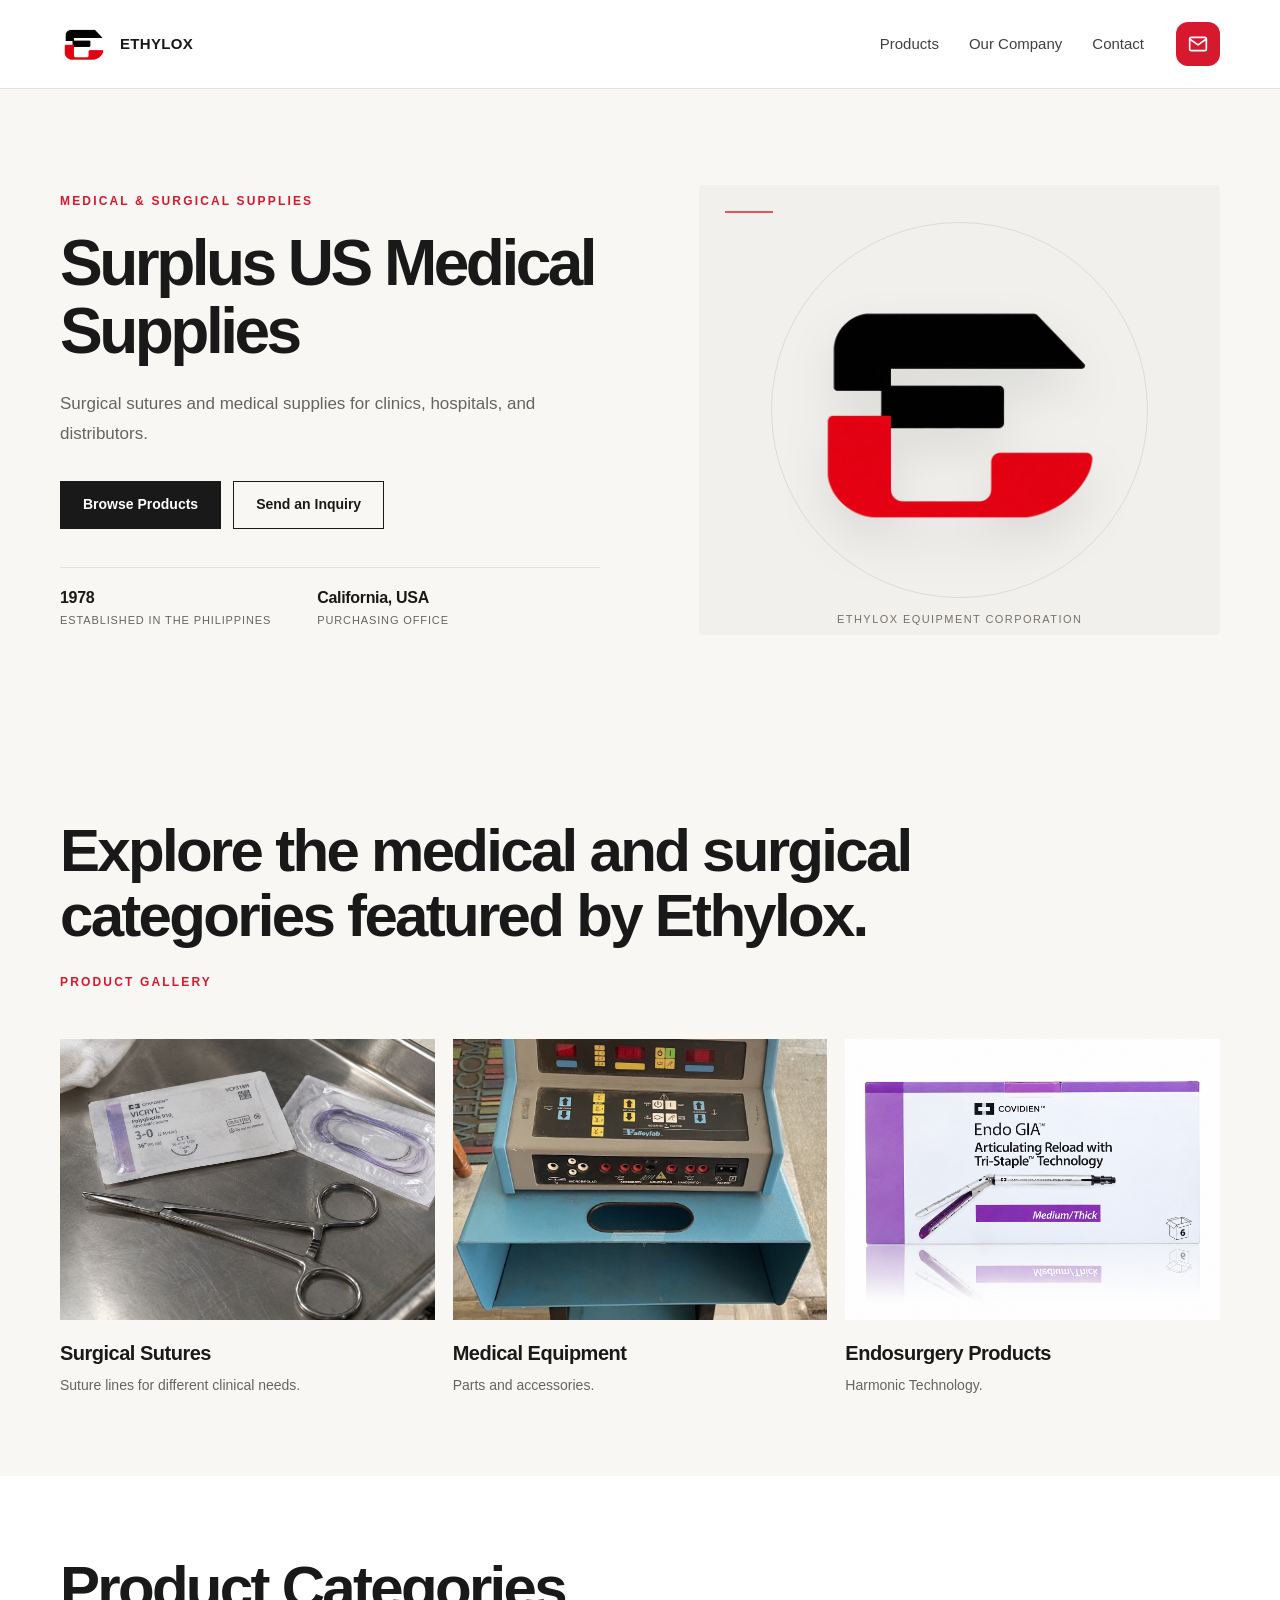
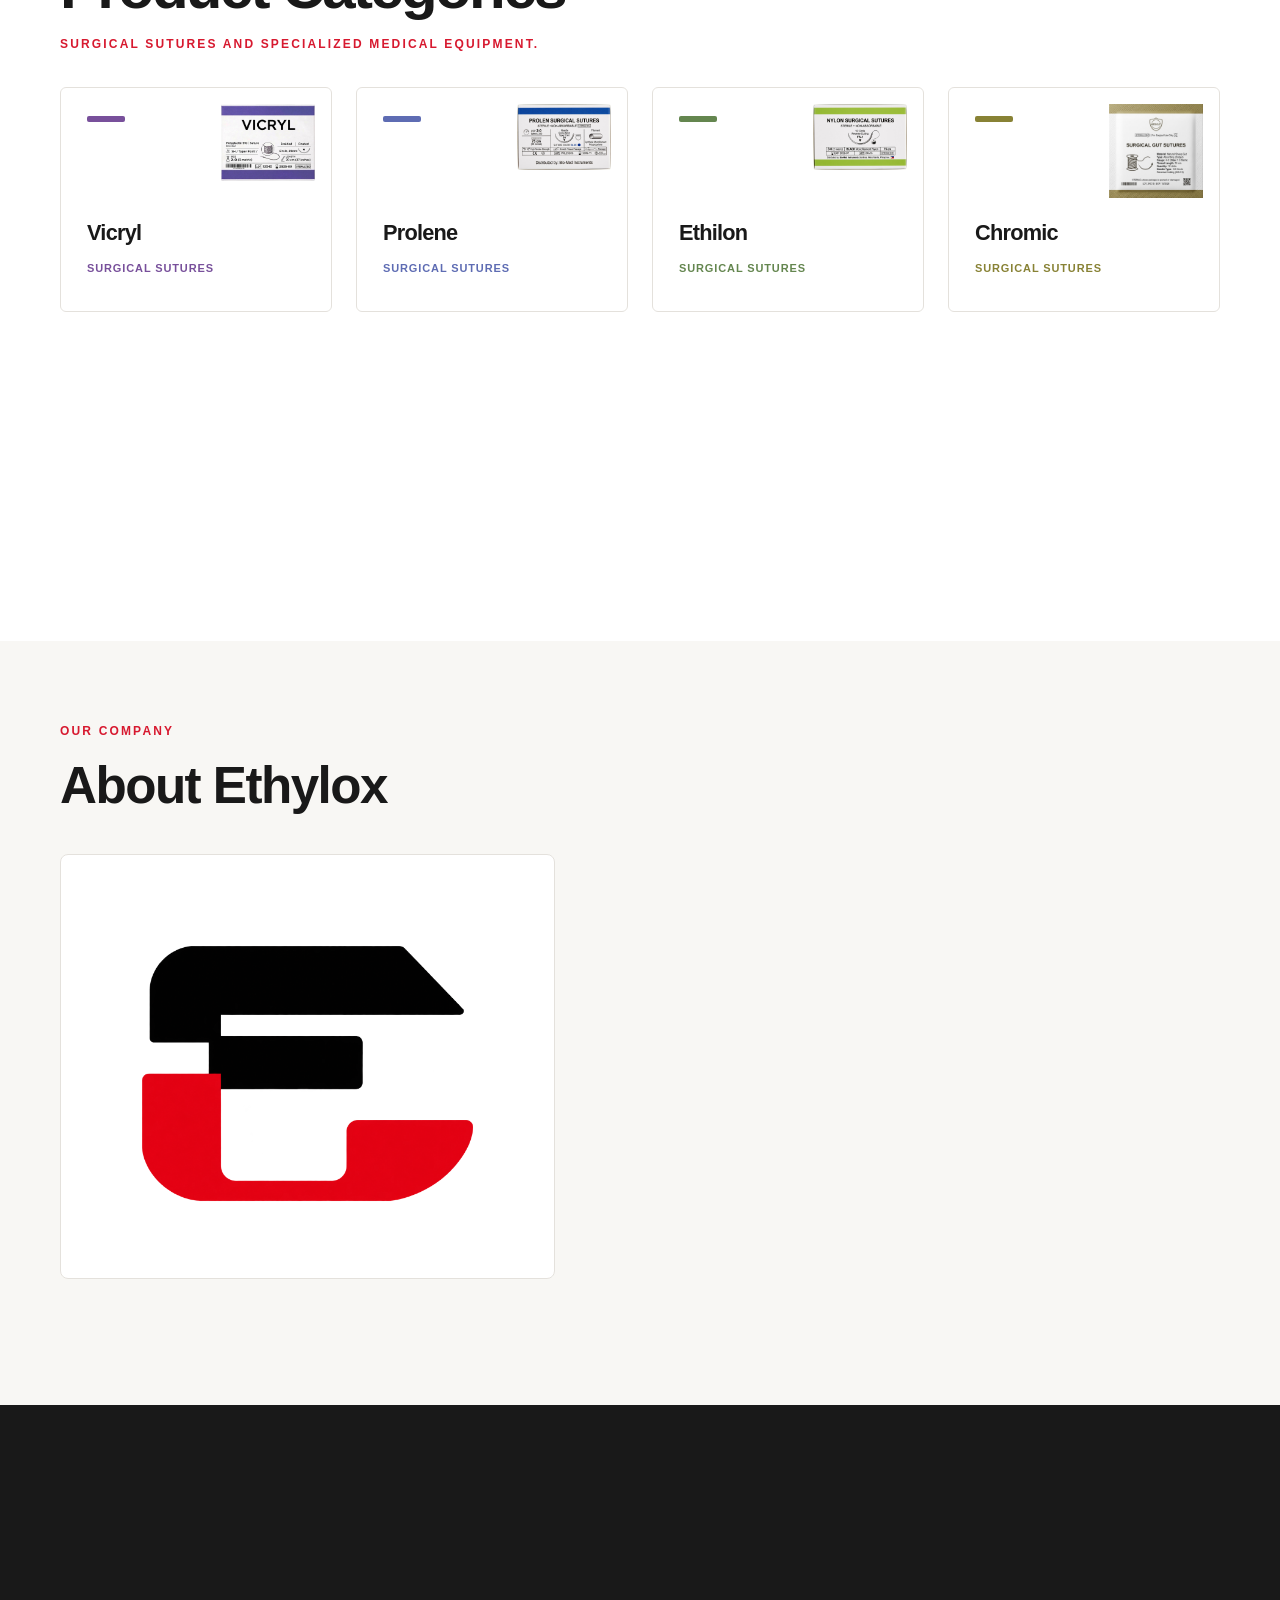
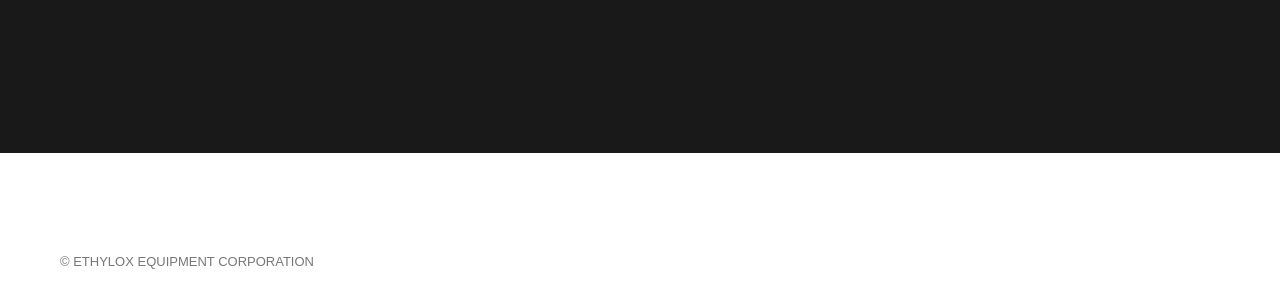
==== index.html @ 2423521a "added favicon and url link img" ====
<!DOCTYPE html>
<html lang="en">
  <head>
    <meta charset="UTF-8">
    <meta name="viewport" content="width=device-width, initial-scale=1.0">
    <link rel="icon" type="image/png" href="assets/ethylox-logo.png">
    <meta name="description" content="Ethylox Trading International Corporation — medical supplies and surgical sutures.">
    <title>Ethylox Trading International Corporation</title>
  
    <!-- Open Graph / Social Sharing -->
    <meta property="og:title" content="ETHYLOX EQUIPMENT CORPORATION - Surplus US Medical Supplies">
    <meta property="og:description" content="Surgical sutures and medical supplies for clinics, hospitals, and distributors. Established 1978.">
    <meta property="og:image" content="https://ethylox.jparaiso-digital.workers.dev/assets/og-image.png">
    <meta property="og:image:width" content="1200">
    <meta property="og:image:height" content="630">
    <meta property="og:type" content="website">
    <meta property="og:url" content="https://ethylox.jparaiso-digital.workers.dev">
    <meta name="twitter:card" content="summary_large_image">
    <meta name="twitter:title" content="ETHYLOX EQUIPMENT CORPORATION - Surplus US Medical Supplies">
    <meta name="twitter:description" content="Surgical sutures and medical supplies for clinics, hospitals, and distributors.">
    <meta name="twitter:image" content="https://ethylox.jparaiso-digital.workers.dev/assets/og-image.png">
  
    <link rel="stylesheet" href="styles.css">
    <script src="config.js" defer></script>
    <script src="site.js" defer></script>
  </head>

<body data-page="home">
  <header class="site-header">
    <div class="container header-inner">
      <!-- Logo (Left) -->
      <a class="brand" href="index.html" aria-label="Ethylox home">
        <img data-image="brand.logo" alt="">
        <span data-text="brand.name"></span>
      </a>

      <!-- Right Side Group (Nav + Email) -->
      <div class="header-right-group">
        
        <!-- Desktop Navigation -->
        <nav class="nav desktop-nav" aria-label="Main navigation">
          <a href="index.html#products" data-text="navigation.products"></a>
          <a href="index.html#overview" data-text="navigation.company"></a>
          <a href="contact.html" data-text="navigation.contact"></a>
        </nav>

        <!-- Desktop Email Button -->
        <a class="header-email-btn" href="contact.html" aria-label="Contact Us">
          <svg viewBox="0 0 24 24" fill="none" stroke="currentColor" stroke-width="2" stroke-linecap="round" stroke-linejoin="round"><path d="M4 4h16c1.1 0 2 .9 2 2v12c0 1.1-.9 2-2 2H4c-1.1 0-2-.9-2-2V6c0-1.1.9-2 2-2z"></path><polyline points="22,6 12,13 2,6"></polyline></svg>
        </a>

        <!-- Mobile Menu Toggle -->
        <button class="mobile-menu-toggle" aria-label="Toggle menu">
          <span class="hamburger-line"></span>
          <span class="hamburger-line"></span>
          <span class="hamburger-line"></span>
        </button>
      </div>
    </div>

    <!-- Mobile Dropdown Menu -->
    <div class="mobile-nav-dropdown">
      <nav class="mobile-nav" aria-label="Mobile navigation">
        <a href="index.html#products" data-text="navigation.products"></a>
        <a href="index.html#overview" data-text="navigation.company"></a>
        <a href="contact.html" data-text="navigation.contact"></a>
        <a class="mobile-email-btn" href="contact.html">
          <svg viewBox="0 0 24 24" fill="none" stroke="currentColor" stroke-width="2" stroke-linecap="round" stroke-linejoin="round"><path d="M4 4h16c1.1 0 2 .9 2 2v12c0 1.1-.9 2-2 2H4c-1.1 0-2-.9-2-2V6c0-1.1.9-2 2-2z"></path><polyline points="22,6 12,13 2,6"></polyline></svg>
          <span>Email Us</span>
        </a>
      </nav>
    </div>
  </header>

  <main class="home-main">

    <!-- 1. HERO SECTION -->
    <section class="hero">
      <div class="container hero-grid">
        <div class="hero-content">
          <p class="eyebrow" data-text="home.hero.eyebrow"></p>
          <h1 data-text="home.hero.heading"></h1>
          <p class="hero-copy" data-text="home.hero.description"></p>

          <div class="actions">
            <a class="button button-dark" href="#products" data-text="home.hero.productButton"></a>
            <a class="button button-light" href="#contact" data-text="home.hero.contactButton"></a>
          </div>

          <div class="hero-facts" aria-label="Company information">
            <div class="hero-fact">
              <strong data-text="home.hero.establishedValue"></strong>
              <span data-text="home.hero.establishedLabel"></span>
            </div>
            <div class="hero-fact">
              <strong data-text="home.hero.officeValue"></strong>
              <span data-text="home.hero.officeLabel"></span>
            </div>
          </div>
        </div>

        <div class="hero-art" aria-hidden="true">
          <div class="hero-logo-stage">
            <img data-image="brand.logo" alt="">
          </div>
          <span class="hero-art-label" data-text="brand.fullName"></span>
        </div>
      </div>
    </section>

    <!-- 2. PRODUCT GALLERY -->
    <section class="showcase" aria-labelledby="showcase-title">
      <div class="container">
        <div class="showcase-heading">
          <p class="eyebrow" data-text="home.gallery.eyebrow"></p>
          <h2 id="showcase-title" data-text="home.gallery.heading"></h2>
          <p class="gallery-desc-desktop" data-text="home.gallery.description"></p>
          <p class="gallery-desc-mobile" data-text="home.gallery.descriptionMobile"></p>
        </div>
        <div class="showcase-grid" id="showcase-grid"></div>
      </div>
    </section>

    <!-- 3. PRODUCT CATEGORIES -->
    <section class="products" id="products">
      <div class="container">
        <div class="section-heading">
          <h2 data-text="home.productSection.heading"></h2>
          <p data-text="home.productSection.description"></p>
        </div>
        <div class="product-grid" id="product-grid"></div>
      </div>
    </section>

    <!-- 4. ABOUT ETHYLOX (OVERVIEW) --->
    <section class="overview" id="overview">
      <div class="container">
        <div class="overview-grid">

                 <!-- LEFT SIDE: Sticky Text + Clean Image -->
                 <div class="overview-left-panel">
                  <div class="overview-sticky-text">
                    <p class="eyebrow" data-text="home.company.eyebrow"></p>
                    <h2 data-text="home.company.heading"></h2>
                  </div>
                  <div class="overview-image-container">
                    <img src="assets/ethylox-logo.png" alt="Ethylox Logo">
                  </div>
                </div>

          <!-- RIGHT SIDE: Content -->
          <div class="overview-content">
            <div id="company-paragraphs"></div>
            <div id="company-values" class="values-grid-integrated"></div>
          </div>

        </div>
      </div>
    </section>

    <!-- 5. CONTACT CTA -->
    <section class="home-contact" id="contact" aria-labelledby="contact-heading">
      <div class="container inquiry-layout">
        <div class="inquiry-copy">
          <p class="eyebrow" data-text="home.contactCta.eyebrow"></p>
          <h2 id="contact-heading" data-text="home.contactCta.heading"></h2>
          <p data-text="home.contactCta.description"></p>
          <a class="button" data-email-link data-text="home.contactCta.button"></a>
        </div>
      </div>
    </section>

  </main>

  <footer>
    <div class="container">
      <p class="footer-buyback">
        <span data-text="home.buyback.text"></span>
        <a data-email-link data-email-subject="home.buyback.emailSubject" data-text="home.buyback.linkText"></a>
      </p>
      © <span data-text="brand.fullName"></span>
    </div>
  </footer>

<div id="image-modal" class="image-modal" aria-hidden="true">
  <div class="modal-content">
    <button class="modal-close" aria-label="Close image">&times;</button>
    <img src="" alt="" id="modal-image">
  </div>
</div>

  <!-- Page Loading Overlay -->
  <div id="page-loader" class="page-loader">
    <img src="assets/ds.png" alt="Ethylox Loading" class="loader-logo">
  </div>

</body>
</html>
---- styles.css ----
:root {
  --ink: #191919;
  --muted: #666461;
  --red: #d7192f;
  --paper: #f8f7f4;
  --white: #fff;
  --line: #e4e1dc;
}

* { box-sizing: border-box; }

html { scroll-behavior: smooth; }

body {
  margin: 0;
  color: var(--ink);
  background: var(--paper);
  font-family: Arial, Helvetica, sans-serif;
  line-height: 1.5;
}

a { color: inherit; text-decoration: none; }
h1, h2, h3, p { margin-top: 0; }

.container {
  width: min(1160px, calc(100% - 40px));
  margin-inline: auto;
}

.site-header {
  position: sticky;
  top: 0;
  z-index: 1000;
  background: var(--white);
  border-bottom: 1px solid var(--line);
}

.header-inner {
  min-height: 82px;
  display: flex;
  align-items: center;
  justify-content: space-between;
  gap: 24px;
  padding-top: 20px;
  padding-bottom: 20px;
  position: relative;
}

.brand {
  display: flex;
  align-items: center;
  gap: 12px;
  font-size: 15px;
  font-weight: 700;
  letter-spacing: .02em;
  text-decoration: none;
  color: var(--ink);
}

.brand img {
  width: 48px;
  height: 48px;
  object-fit: contain;
}

.header-right-group {
  display: flex;
  align-items: center;
  gap: 32px;
}

.desktop-nav {
  display: flex;
  gap: 30px;
  color: #414141;
  font-size: 14px;
}

.desktop-nav a {
  position: relative;
  display: inline-block;
  padding-block: 8px;
  text-decoration: none;
  color: inherit;
  font-weight: 500;
  font-size: 15px;
  transition: color 220ms ease, transform 180ms ease;
}

.desktop-nav a::after {
  content: "";
  position: absolute;
  right: 0;
  bottom: 3px;
  left: 0;
  height: 2px;
  background: var(--red);
  transform: scaleX(0);
  transform-origin: left;
  transition: transform 260ms cubic-bezier(.22, 1, .36, 1);
}

.desktop-nav a:hover,
.desktop-nav a:focus-visible {
  color: var(--red);
}

.desktop-nav a:hover::after,
.desktop-nav a:focus-visible::after {
  transform: scaleX(1);
}

.desktop-nav a:active {
  transform: scale(0.95);
  opacity: 0.85;
}

.header-email-btn {
  display: flex;
  align-items: center;
  justify-content: center;
  width: 44px;
  height: 44px;
  background-color: var(--red);
  border-radius: 12px;
  color: var(--white);
  text-decoration: none;
  transition: transform 0.3s cubic-bezier(.22, 1, .36, 1), box-shadow 0.3s ease;
}

.header-email-btn svg {
  width: 20px;
  height: 20px;
}

.header-email-btn:hover {
  transform: translateY(-2px);
  box-shadow: 0 8px 16px rgba(220, 38, 38, 0.25);
}

.mobile-menu-toggle {
  display: none;
  flex-direction: column;
  justify-content: center;
  align-items: center;
  width: 44px;
  height: 44px;
  background: none;
  border: none;
  cursor: pointer;
  gap: 6px;
  z-index: 1001;
}

.hamburger-line {
  display: block;
  width: 24px;
  height: 2px;
  background-color: var(--ink);
  transition: all 0.3s cubic-bezier(.22, 1, .36, 1);
}

.mobile-menu-toggle.open .hamburger-line:nth-child(1) { transform: translateY(8px) rotate(45deg); }
.mobile-menu-toggle.open .hamburger-line:nth-child(2) { opacity: 0; transform: scaleX(0); }
.mobile-menu-toggle.open .hamburger-line:nth-child(3) { transform: translateY(-8px) rotate(-45deg); }

.mobile-nav-dropdown {
  position: absolute;
  top: 100%;
  left: 0;
  width: 100%;
  background-color: var(--white);
  box-shadow: 0 10px 30px rgba(0, 0, 0, 0.08);
  border-top: 1px solid var(--line);
  transform: translateY(-10px);
  opacity: 0;
  visibility: hidden;
  transition: all 0.4s cubic-bezier(.22, 1, .36, 1);
  z-index: 999;
}

.mobile-nav-dropdown.active {
  transform: translateY(0);
  opacity: 1;
  visibility: visible;
}

.mobile-nav {
  display: flex;
  flex-direction: column;
  padding: 24px;
  gap: 8px;
}

.mobile-nav a:not(.mobile-email-btn) {
  display: block;
  padding: 16px 20px;
  color: var(--ink);
  text-decoration: none;
  font-weight: 500;
  font-size: 18px;
  border-left: 4px solid transparent;
  transition: all 0.3s ease;
}

.mobile-nav a:not(.mobile-email-btn):hover {
  border-left-color: var(--red);
  background-color: rgba(0, 0, 0, 0.02);
  padding-left: 24px;
}

.mobile-email-btn {
  display: flex;
  align-items: center;
  justify-content: center;
  gap: 12px;
  margin-top: 16px;
  padding: 16px;
  background-color: var(--red);
  color: var(--white);
  text-decoration: none;
  font-weight: 600;
  font-size: 16px;
  border-radius: 12px;
  transition: transform 0.3s ease;
}

.mobile-email-btn svg {
  width: 24px;
  height: 24px;
  flex-shrink: 0;
}

.mobile-email-btn:hover { transform: translateY(-2px); }

footer {
  padding: 24px 0;
  color: #777;
  background: var(--white);
  font-size: 13px;
}

.footer-buyback {
  max-width: 840px;
  margin: 0 0 24px;
  color: #414141;
  font-size: 15px;
  line-height: 1.7;
}

.footer-buyback a {
  color: var(--red);
  text-decoration: underline;
  text-underline-offset: 4px;
}

.eyebrow {
  margin: 0 0 20px;
  color: var(--red);
  font-size: 12px;
  font-weight: 700;
  letter-spacing: .18em;
  text-transform: uppercase;
}

h2 {
  margin-bottom: 14px;
  font-size: clamp(30px, 3vw, 44px);
  line-height: 1.15;
  letter-spacing: -.04em;
}

.button {
  min-height: 48px;
  padding: 12px 22px;
  display: inline-flex;
  align-items: center;
  justify-content: center;
  border: 1px solid var(--ink);
  font-size: 14px;
  font-weight: 700;
  text-align: center;
  transition: background .2s, color .2s;
}

.button-dark {
  color: var(--white);
  background: var(--ink);
}

.button-dark:hover {
  background: var(--red);
  border-color: var(--red);
}

.button-light:hover {
  color: var(--white);
  background: var(--ink);
}

.hero {
  padding: 96px 0 104px;
  overflow: hidden;
}

.hero-grid {
  display: grid;
  grid-template-columns: 1.05fr .95fr;
  align-items: center;
  gap: 64px;
}

.hero h1 {
  max-width: 680px;
  margin-bottom: 24px;
  font-size: clamp(42px, 5vw, 72px);
  line-height: 1.06;
  letter-spacing: -.055em;
}

.hero-copy {
  max-width: 540px;
  margin-bottom: 32px;
  color: var(--muted);
  font-size: 17px;
  line-height: 1.75;
}

.actions {
  display: flex;
  flex-wrap: wrap;
  gap: 12px;
}

.hero-facts {
  display: flex;
  gap: clamp(24px, 4vw, 46px);
  max-width: 540px;
  margin-top: 38px;
  padding-top: 20px;
  border-top: 1px solid var(--line);
}

.hero-fact {
  display: flex;
  flex-direction: column;
  gap: 3px;
}

.hero-fact strong {
  font-size: 16px;
  line-height: 1.3;
  letter-spacing: -.02em;
}

.hero-fact span {
  color: var(--muted);
  font-size: 11px;
  line-height: 1.5;
  letter-spacing: .08em;
  text-transform: uppercase;
}

.hero-art {
  min-height: 450px;
  display: grid;
  place-items: center;
  position: relative;
  background: #f1f0ed;
  border-radius: 4px;
}

.hero-art::before {
  content: "";
  width: 72%;
  aspect-ratio: 1;
  position: absolute;
  border: 1px solid #dedbd5;
  border-radius: 50%;
}

.hero-art::after {
  content: "";
  position: absolute;
  top: 26px;
  left: 26px;
  width: 48px;
  height: 2px;
  background: var(--red);
  opacity: .72;
}

.hero-logo-stage {
  width: min(64%, 330px);
  position: relative;
  animation: logo-arrive .85s cubic-bezier(.22, 1, .36, 1) both;
}

.hero-logo-stage img {
  display: block;
  width: 100%;
  height: auto;
  filter: drop-shadow(0 22px 24px rgba(0, 0, 0, .09));
  animation: float 6s ease-in-out 1s infinite;
}

.hero-art-label {
  position: absolute;
  left: 50%;
  bottom: 8px;
  width: calc(100% - 32px);
  transform: translateX(-50%);
  color: #77716b;
  font-size: 11px;
  letter-spacing: .13em;
  text-transform: uppercase;
  text-align: center;
}

@keyframes logo-arrive {
  from { opacity: 0; transform: translateX(52px) scale(.84); }
  to { opacity: 1; transform: translateX(0) scale(1); }
}

@keyframes float {
  0%, 100% { transform: translateY(0); }
  50% { transform: translateY(-12px); }
}

.home-main > section:not(.hero) {
  padding: 80px 0;
}

.section-heading {
  max-width: 650px;
  margin-bottom: 34px;
}

.overview p {
  color: var(--muted);
  line-height: 1.75;
}

.products .section-heading > p:last-child {
  color: var(--red);
  font-size: 12px;
  font-weight: 700;
  letter-spacing: .18em;
  text-transform: uppercase;
  line-height: 1.5;
  margin-bottom: 34px;
}

.products .section-heading h2 {
  font-size: clamp(38px, 5vw, 60px);
  line-height: 1.08;
  letter-spacing: -.045em;
}

.products {
  background: var(--white);
}

.product-grid {
  display: grid;
  grid-template-columns: repeat(12, minmax(0, 1fr));
  gap: 24px;
}

.product-card {
  grid-column: span 3;
  min-width: 0;
  min-height: 225px;
  padding: 28px 26px 34px;
  display: flex;
  flex-direction: column;
  align-items: flex-start;
  border: 1px solid var(--line);
  border-radius: 6px;
  background: var(--white);
  cursor: default;
  position: relative;
  overflow: hidden;
  background-color: var(--card-bg, #fff);
  background-image: linear-gradient(
    90deg,
    color-mix(in srgb, var(--card-accent) 18%, transparent),
    color-mix(in srgb, var(--card-accent) 10%, transparent)
  );
  background-repeat: no-repeat;
  background-size: 0% 100%;
  transition: background-size .6s ease, border-color .2s ease, transform .2s ease, box-shadow 240ms ease;
}

@media (hover: hover) and (pointer: fine) {
  a.product-card:hover,
  a.product-card:focus-visible {
    background-size: 100% 100%;
  }
}

@media (hover: none) {
  .product-card {
    background-size: 100% 100%;
  }
}

.product-card::before {
  content: "";
  width: 38px;
  height: 6px;
  margin-bottom: 58px;
  border-radius: 2px;
  background: var(--card-accent);
  transition: width 240ms cubic-bezier(.22, 1, .36, 1);
}

.product-card:hover {
  transform: translateY(-8px);
  border-color: #d8d2cc;
  box-shadow: 0 18px 30px rgba(25, 25, 25, .11);
}

.product-card:hover::before {
  width: 58px;
}

.product-card h3 {
  margin: auto 0 14px 0;
  font-size: clamp(19px, 1.7vw, 25px);
  line-height: 1.25;
  letter-spacing: -.035em;
  position: relative;
  z-index: 1;
}

.product-card small {
  color: var(--card-accent);
  font-size: 11px;
  font-weight: 700;
  letter-spacing: .08em;
  text-transform: uppercase;
  position: relative;
  z-index: 1;
}

.product-card:nth-child(5) { grid-column: 2 / span 3; }
.product-card:nth-child(6) { grid-column: 5 / span 3; }
.product-card:nth-child(7) { grid-column: 8 / span 3; }

.product-card-art {
  position: absolute;
  top: 16px;
  right: 16px;
  width: 35%;
  max-width: 100px;
  height: auto;
  z-index: 0;
  pointer-events: none;
  user-select: none;
  mix-blend-mode: multiply;
}

.showcase {
  background: var(--paper);
}

.showcase-heading {
  display: flex;
  flex-direction: column;
  max-width: 900px;
  margin-bottom: 48px;
}

.showcase-heading > p:last-child {
  order: 1;
  font-size: 44px;
  font-weight: 700;
  line-height: 1.1;
  letter-spacing: -0.03em;
  color: var(--ink);
  margin-bottom: 12px;
}

.showcase-heading .eyebrow {
  order: 2;
  margin-bottom: 0;
}

.showcase-heading h2 {
  display: none;
}

.showcase-grid {
  display: grid;
  grid-template-columns: repeat(3, minmax(0, 1fr));
  gap: 18px;
}

.showcase-item {
  min-width: 0;
}

.showcase-item img {
  display: block;
  width: 100%;
  aspect-ratio: 4 / 3;
  object-fit: cover;
  background: #ebe8e2;
  cursor: zoom-in;
}

.showcase-item h3 {
  margin: 18px 0 6px;
  font-size: 20px;
  letter-spacing: -.025em;
}

.showcase-item p {
  margin: 0;
  color: var(--muted);
  font-size: 14px;
  line-height: 1.6;
}

.overview-grid {
  display: grid;
  grid-template-columns: 0.9fr 1.1fr;
  gap: 60px;
  align-items: start;
}

.overview-left-panel {
  display: flex;
  flex-direction: column;
  gap: 40px;
}

.overview-sticky-text .eyebrow {
  color: var(--red);
  margin-bottom: 16px;
}

.overview-sticky-text h2 {
  color: var(--ink);
  font-size: clamp(36px, 4vw, 52px);
  margin: 0;
  line-height: 1.1;
  letter-spacing: -0.03em;
}

.overview-image-container {
  width: 100%;
  background: var(--white);
  border-radius: 8px;
  display: flex;
  align-items: center;
  justify-content: center;
  padding: 40px;
  border: 1px solid var(--line);
}

.overview-image-container img {
  width: 100%;
  height: auto;
  max-height: 400px;
  object-fit: contain;
}

.overview-content {
  padding-top: 10px;
  display: flex;
  flex-direction: column;
  gap: 40px;
}

#company-paragraphs p {
  color: var(--muted);
  line-height: 1.75;
  font-size: 16px;
  margin-bottom: 16px;
}

#company-paragraphs p:last-child {
  margin-bottom: 0;
}

.values-grid-integrated {
  display: grid;
  grid-template-columns: repeat(2, 1fr);
  gap: 24px;
}

.value-card-integrated {
  padding: 28px 24px;
  background: var(--white);
  border: 1px solid var(--line);
  border-radius: 8px;
  transition: transform 0.3s cubic-bezier(0.22, 1, 0.36, 1), box-shadow 0.3s ease;
}

.value-card-integrated:hover {
  transform: translateY(-4px);
  box-shadow: 0 12px 24px rgba(0, 0, 0, 0.06);
}

.value-card-integrated .value-icon {
  width: 36px;
  height: 36px;
  margin-bottom: 16px;
  color: var(--red);
}

.value-card-integrated .value-icon svg {
  width: 100%;
  height: 100%;
}

.value-card-integrated h3 {
  margin: 0 0 10px;
  font-size: 17px;
  letter-spacing: -0.02em;
  line-height: 1.3;
  color: var(--ink);
}

.value-card-integrated p {
  margin: 0;
  color: var(--muted);
  font-size: 14px;
  line-height: 1.6;
}

.home-contact {
  color: var(--white);
  background: var(--ink);
}

.home-contact .eyebrow {
  color: #ff7482;
}

.home-contact h2 {
  max-width: 650px;
}

.home-contact p:not(.eyebrow) {
  color: #c7c7c7;
}

.home-contact .button {
  border-color: var(--white);
  color: var(--ink);
  background: var(--white);
}

.inquiry-layout {
  max-width: 760px;
}

.inquiry-copy > p:not(.eyebrow) {
  max-width: 46ch;
  line-height: 1.75;
}

.contact-main {
  padding: 85px 0 110px;
}

.contact-main h1 {
  max-width: 750px;
  margin-bottom: 18px;
  font-size: clamp(44px, 5vw, 70px);
  line-height: 1.08;
  letter-spacing: -.055em;
}

.contact-intro {
  max-width: 630px;
  margin-bottom: 54px;
  color: var(--muted);
  font-size: 17px;
  line-height: 1.75;
}

.contact-grid {
  display: grid;
  grid-template-columns: repeat(2, minmax(0, 1fr));
  gap: 16px;
}

.contact-card {
  min-height: 320px;
  padding: 34px;
  background: var(--white);
  border: 1px solid var(--line);
}

.card-label {
  margin-bottom: 38px;
  color: var(--red);
  font-size: 12px;
  font-weight: 700;
  letter-spacing: .14em;
  text-transform: uppercase;
}

.contact-card h2 {
  margin-bottom: 28px;
  font-size: 30px;
  letter-spacing: -.035em;
}

.detail {
  padding: 17px 0;
  border-top: 1px solid var(--line);
}

.detail:last-child {
  border-bottom: 1px solid var(--line);
}

.detail-name {
  display: block;
  margin-bottom: 5px;
  color: var(--muted);
  font-size: 12px;
  text-transform: uppercase;
  letter-spacing: .1em;
}

.detail-value {
  font-size: 16px;
  line-height: 1.6;
  overflow-wrap: anywhere;
  white-space: pre-line;
}

.detail-value a {
  text-decoration: underline;
  text-decoration-color: #bbb;
  text-underline-offset: 4px;
}

.detail-value a:hover {
  color: var(--red);
}

.email-panel {
  margin-top: 16px;
  padding: 36px;
  display: flex;
  align-items: center;
  justify-content: space-between;
  gap: 24px;
  color: var(--white);
  background: var(--ink);
}

.email-panel h2 {
  margin-bottom: 8px;
  font-size: 26px;
}

.email-panel p {
  margin-bottom: 0;
  color: #cecece;
}

.email-panel .button {
  flex-shrink: 0;
  color: var(--ink);
  background: var(--white);
}

.email-panel .button:hover {
  background: #eae7e1;
}

.image-modal {
  display: none;
  position: fixed;
  z-index: 9999;
  left: 0;
  top: 0;
  width: 100%;
  height: 100%;
  background-color: rgba(0, 0, 0, 0.92);
  justify-content: center;
  align-items: center;
  padding: 20px;
  box-sizing: border-box;
  opacity: 0;
  transition: opacity 0.3s ease;
}

.image-modal.active {
  display: flex;
  opacity: 1;
}

.modal-content {
  position: relative;
  max-width: 90%;
  max-height: 90%;
  display: flex;
  justify-content: center;
  align-items: center;
}

.modal-content img {
  max-width: 100%;
  max-height: 90vh;
  object-fit: contain;
  border-radius: 4px;
  box-shadow: 0 10px 40px rgba(0,0,0,0.5);
  animation: zoomIn 0.3s ease;
}

@keyframes zoomIn {
  from { transform: scale(0.9); opacity: 0; }
  to { transform: scale(1); opacity: 1; }
}

.modal-close {
  position: absolute;
  top: -40px;
  right: 0;
  background: none;
  border: none;
  color: white;
  font-size: 32px;
  cursor: pointer;
  padding: 0 10px;
  transition: color 0.2s;
}

.modal-close:hover {
  color: var(--red);
}

.gallery-desc-mobile {
  display: none;
}

.gallery-desc-desktop,
.gallery-desc-mobile {
  order: 1;
  font-size: clamp(38px, 5vw, 60px);
  font-weight: 700;
  line-height: 1.08;
  letter-spacing: -.045em;
  color: var(--ink);
  margin-bottom: 24px;
  text-transform: none;
}

@media (prefers-reduced-motion: reduce) {
  .desktop-nav a, .desktop-nav a::after { transition: none; }
  html { scroll-behavior: auto; }
  .hero-logo-stage, .hero-logo-stage img { animation: none; }
  .product-card { transition: none; }
}

@media (max-width: 900px) {
  .header-inner {
    flex-direction: row;
    flex-wrap: nowrap;
  }
  .brand { flex-shrink: 0; }
  .header-right-group { margin-left: auto; gap: 0; display: flex; align-items: center; }
  .desktop-nav, .header-email-btn { display: none; }
  .mobile-menu-toggle { display: flex; }
  .overview-grid { grid-template-columns: 1fr; gap: 40px; }
  .overview-left-panel { gap: 30px; }
  .overview-image-container { padding: 20px; }
  .overview-content { padding-top: 0; }
  .values-grid-integrated { grid-template-columns: 1fr; }
}

@media (max-width: 760px) {
  .header-inner { padding-block: 15px; align-items: flex-start; }
  .brand { max-width: 200px; font-size: 13px; }
  .brand img { width: 40px; height: 40px; }

  /* HERO SECTION FIX */
  .hero {
    position: relative;
    overflow: hidden;
    height: 100svh; /* Exact screen height */
    padding: 0;
    display: block;
    background-color: var(--paper);
  }

  .hero::before {
    content: "";
    position: absolute;
    top: 50%;
    left: 50%;
    transform: translate(-50%, -50%);
    width: 100%;
    height: 100%;
    background-image: url("assets/herosection.png"); 
    background-size: cover;
    background-position: center;
    background-repeat: no-repeat;
    opacity: 0.15;
    z-index: 0;
    pointer-events: none;
  }

  .hero-grid {
    height: 100%;
    display: flex;
    align-items: center;
    justify-content: center;
    position: relative;
    z-index: 1;
  }

  /* Mobile/tablet hero fix (max-width: 1024px). Desktop and laptop are untouched. Set --header-h to match your real header height. */
@media (max-width: 1024px) {

  .hero {
    display: flex;
    flex-direction: column;
    height: calc(100svh - var(--header-h, 72px));
    min-height: 0;
    overflow: hidden;
  }

  .hero::before {
    background-size: cover;
    background-position: center;
    background-repeat: no-repeat;
  }

  .hero .hero-grid {
    display: flex;
    flex-direction: column;
    flex: 1;
    width: 100%;
    height: 100%;
    min-height: 0;
    padding-left: 0;
    padding-right: 0;
  }

  .hero-art { display: none; }

  .hero-content {
    display: flex;
    flex-direction: column;
    align-items: center;
    flex: 1;
    width: 100%;
    height: 100%;
    max-width: 640px;
    margin: 0 auto;
    padding: clamp(16px, 4svh, 40px) clamp(16px, 5vw, 32px) clamp(16px, 3svh, 28px);
    box-sizing: border-box;
    text-align: center;
  }

  .hero-content .eyebrow {
    margin: auto 0 14px 0;
    font-size: clamp(10px, 2.8vw, 13px);
    letter-spacing: .14em;
    text-align: center;
  }
  
  .hero-content h1 {
    margin: 0 0 20px 0;
    font-size: clamp(30px, 8.5vw, 52px);
    line-height: 1.1;
    letter-spacing: -.04em;
    text-align: center;
  }
  
  .hero-content .hero-copy {
    margin: 0 auto 32px;
    font-size: clamp(14px, 3.8vw, 18px);
    line-height: 1.6;
    max-width: 34ch;
    text-align: center;
  }
  
  .hero-content .hero-facts {
    order: 1;
    display: flex;
    justify-content: center;
    align-items: flex-start;
    gap: clamp(12px, 4vw, 28px);
    width: 100%;
    margin: 0;
    padding-top: 20px;
    border-top: 1px solid var(--line);
    text-align: center;
  }

  .hero-content .hero-fact {
    flex: 1;
    min-width: 0;
    text-align: center;
  }

  .hero-content .hero-fact strong {
    display: block;
    font-size: clamp(13px, 3.6vw, 17px);
  }

  .hero-content .hero-fact span {
    display: block;
    font-size: clamp(9px, 2.4vw, 13px);
    line-height: 1.4;
  }

  .hero-content .actions {
    order: 2;
    margin-top: auto;
    display: flex;
    justify-content: center;
    gap: clamp(8px, 3vw, 16px);
    width: 100%;
    padding-top: clamp(16px, 3svh, 28px);
    padding-bottom: 70px;
  }

  .hero-content .actions .button {
    flex: 1;
    max-width: 200px;
    padding: clamp(12px, 2svh, 16px) clamp(10px, 3vw, 20px);
    font-size: clamp(13px, 3.6vw, 16px);
    text-align: center;
    white-space: nowrap;
  }
}

@media (max-width: 340px) {
  .hero-content .actions { flex-direction: column; align-items: center; }
  .hero-content .actions .button { width: 100%; max-width: 260px; }
}

/* ===== END HERO FIX ===== */

  .home-main > section:not(.hero) { padding: 64px 0; }
  .product-grid, .showcase-grid { grid-template-columns: repeat(2, minmax(0, 1fr)); }
  .product-grid .product-card { grid-column: auto; min-height: 190px; }
  .product-grid .product-card:nth-child(7) { min-height: 220px; }
  .product-card::before { margin-bottom: 38px; }
  .contact-main { padding: 64px 0 80px; }
  .contact-grid { grid-template-columns: 1fr; }
  .contact-card { min-height: auto; }
  .email-panel { align-items: flex-start; flex-direction: column; }
  .showcase-item img { aspect-ratio: auto; object-fit: contain; background: var(--white); }
  .gallery-desc-desktop { display: none; }
  .gallery-desc-mobile { display: block; }
}

@media (max-width: 520px) {
  .container { width: min(1160px, calc(100% - 32px)); }
  .header-inner { flex-direction: row !important; align-items: center !important; justify-content: space-between !important; padding: 12px 0; }
  .brand { flex-shrink: 0; }
  .brand img { width: 40px; height: 40px; }
  .header-right-group { margin-left: auto; }
  .product-grid, .showcase-grid { grid-template-columns: 1fr; }
  .product-grid .product-card { grid-column: auto; min-height: 155px; }
  .product-grid .product-card:nth-child(7) .product-card-art { top: 24px; right: 24px; width: 40%; max-width: 128px; }
  .product-card::before { margin-bottom: 25px; }
  .showcase-grid { gap: 32px; }
  .contact-main h1 { font-size: clamp(38px, 10vw, 50px); }
  .contact-intro { font-size: 15px; }
  .contact-card, .email-panel { padding: 24px; }
}

@media (prefers-reduced-motion: no-preference) {
  .motion-ready .reveal-item {
    opacity: 0;
    translate: 0 16px;
    transition: opacity 620ms cubic-bezier(.22, 1, .36, 1), translate 620ms cubic-bezier(.22, 1, .36, 1);
    transition-delay: var(--reveal-delay, 0ms);
  }
  .motion-ready .reveal-item.is-visible { opacity: 1; translate: 0 0; }
  .button {
    transition: background-color 200ms ease, border-color 200ms ease, color 200ms ease, transform 200ms ease, box-shadow 200ms ease, opacity 620ms cubic-bezier(.22, 1, .36, 1), translate 620ms cubic-bezier(.22, 1, .36, 1);
  }
  .button:hover { transform: translateY(-2px); box-shadow: 0 10px 22px rgba(0, 0, 0, .11); }
  .button:active { transform: translateY(0); box-shadow: none; }
  .home-contact .button:hover { background: #eae7e1; }
  .footer-buyback a { transition: color 200ms ease; }
  .footer-buyback a:hover { color: #a81327; }
  .home-main, .contact-main, .inventory-main { animation: ethyloxPageIn 0.7s cubic-bezier(0.22, 1, 0.36, 1) both; }
}

@keyframes ethyloxPageIn {
  from { opacity: 0; transform: translateY(16px); }
  to { opacity: 1; transform: translateY(0); }
}

.button:focus-visible, .footer-buyback a:focus-visible {
  outline: 2px solid var(--red);
  outline-offset: 4px;
}

/* Page Loader Overlay */
.page-loader {
  position: fixed;
  top: 0;
  left: 0;
  width: 100%;
  height: 100%;
  background-color: var(--paper); /* Or var(--white) kung gusto mong puti */
  display: flex;
  justify-content: center;
  align-items: center;
  z-index: 9999;
  opacity: 0;
  visibility: hidden;
  transition: opacity 0.3s ease, visibility 0.3s ease;
}

.page-loader.active {
  opacity: 1;
  visibility: visible;
}

.loader-logo {
  width: 120px; /* Adjust size kung gusto mo mas malaki/maliit */
  height: auto;
  animation: breathe 1.8s ease-in-out infinite;
}

/* Breathing Animation */
@keyframes breathe {
  0%, 100% {
    transform: scale(1);
    opacity: 0.6;
  }
  50% {
    transform: scale(1.08);
    opacity: 1;
  }
}
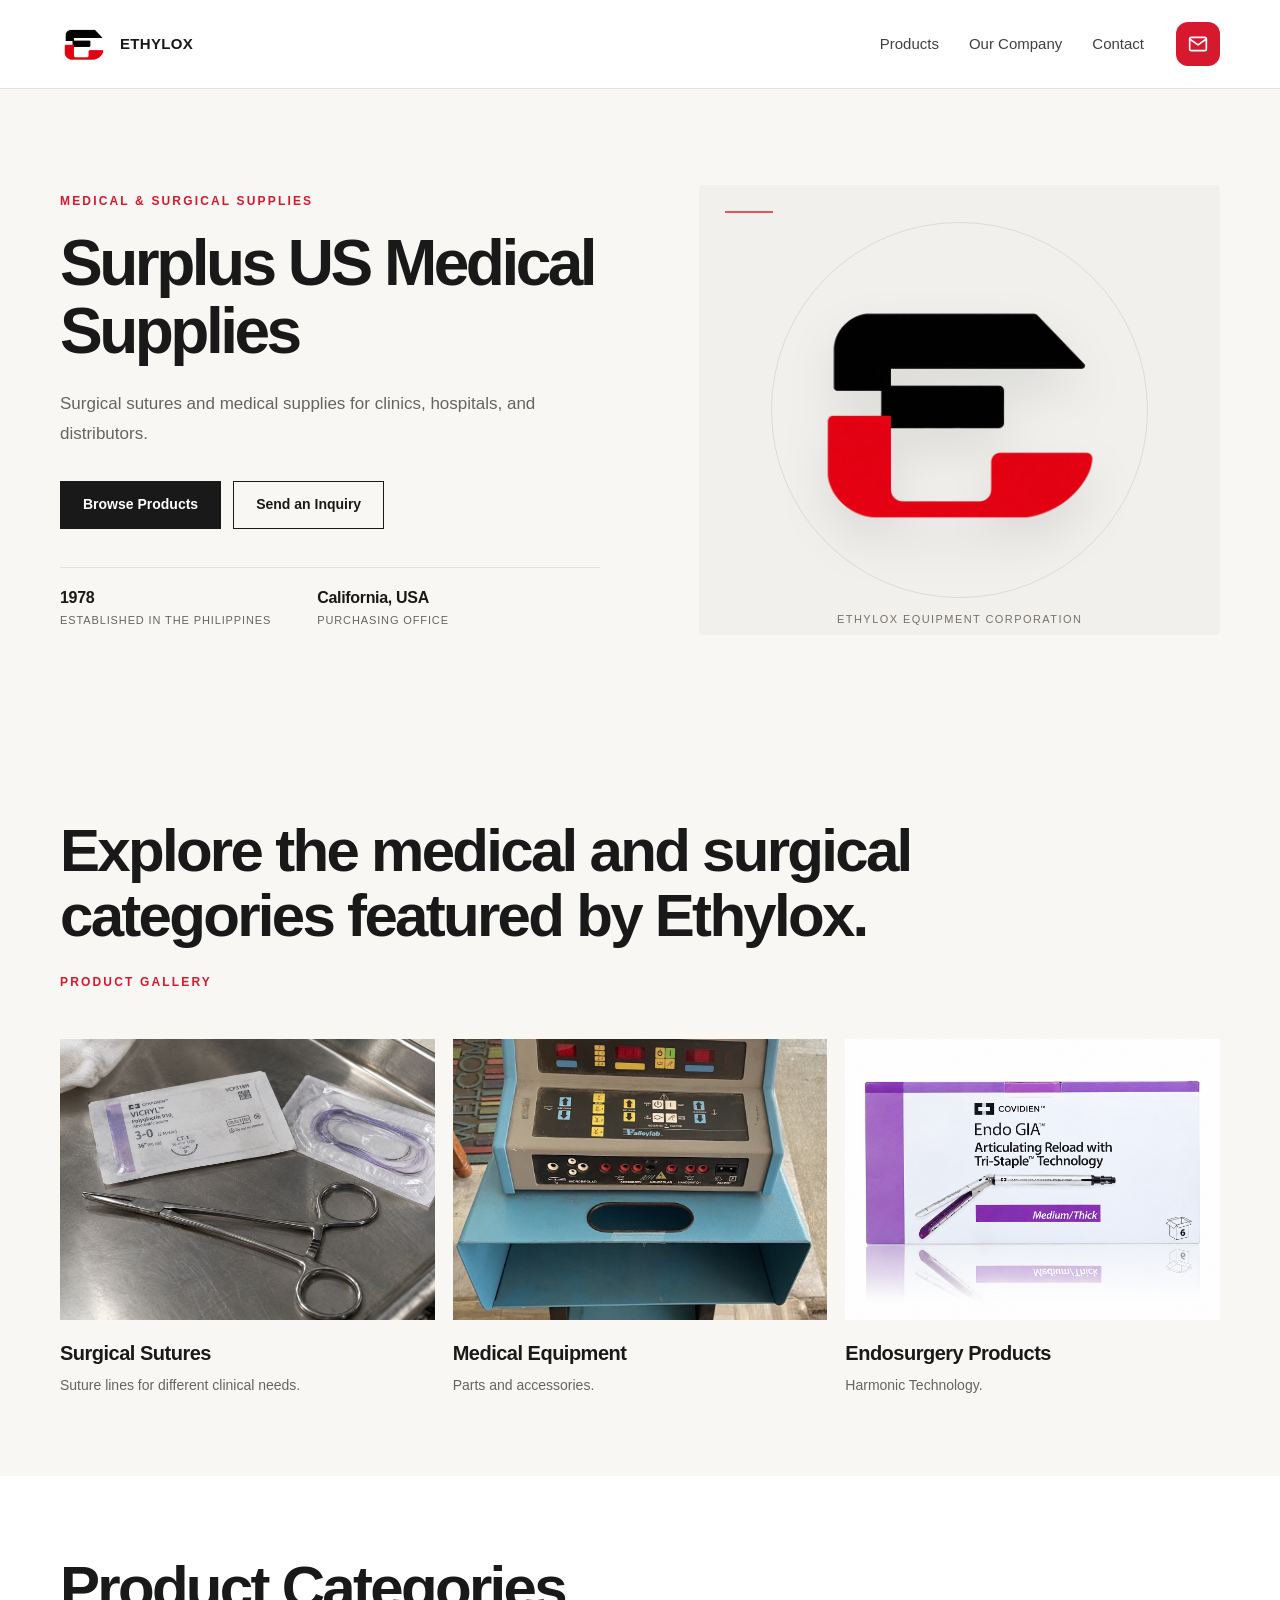
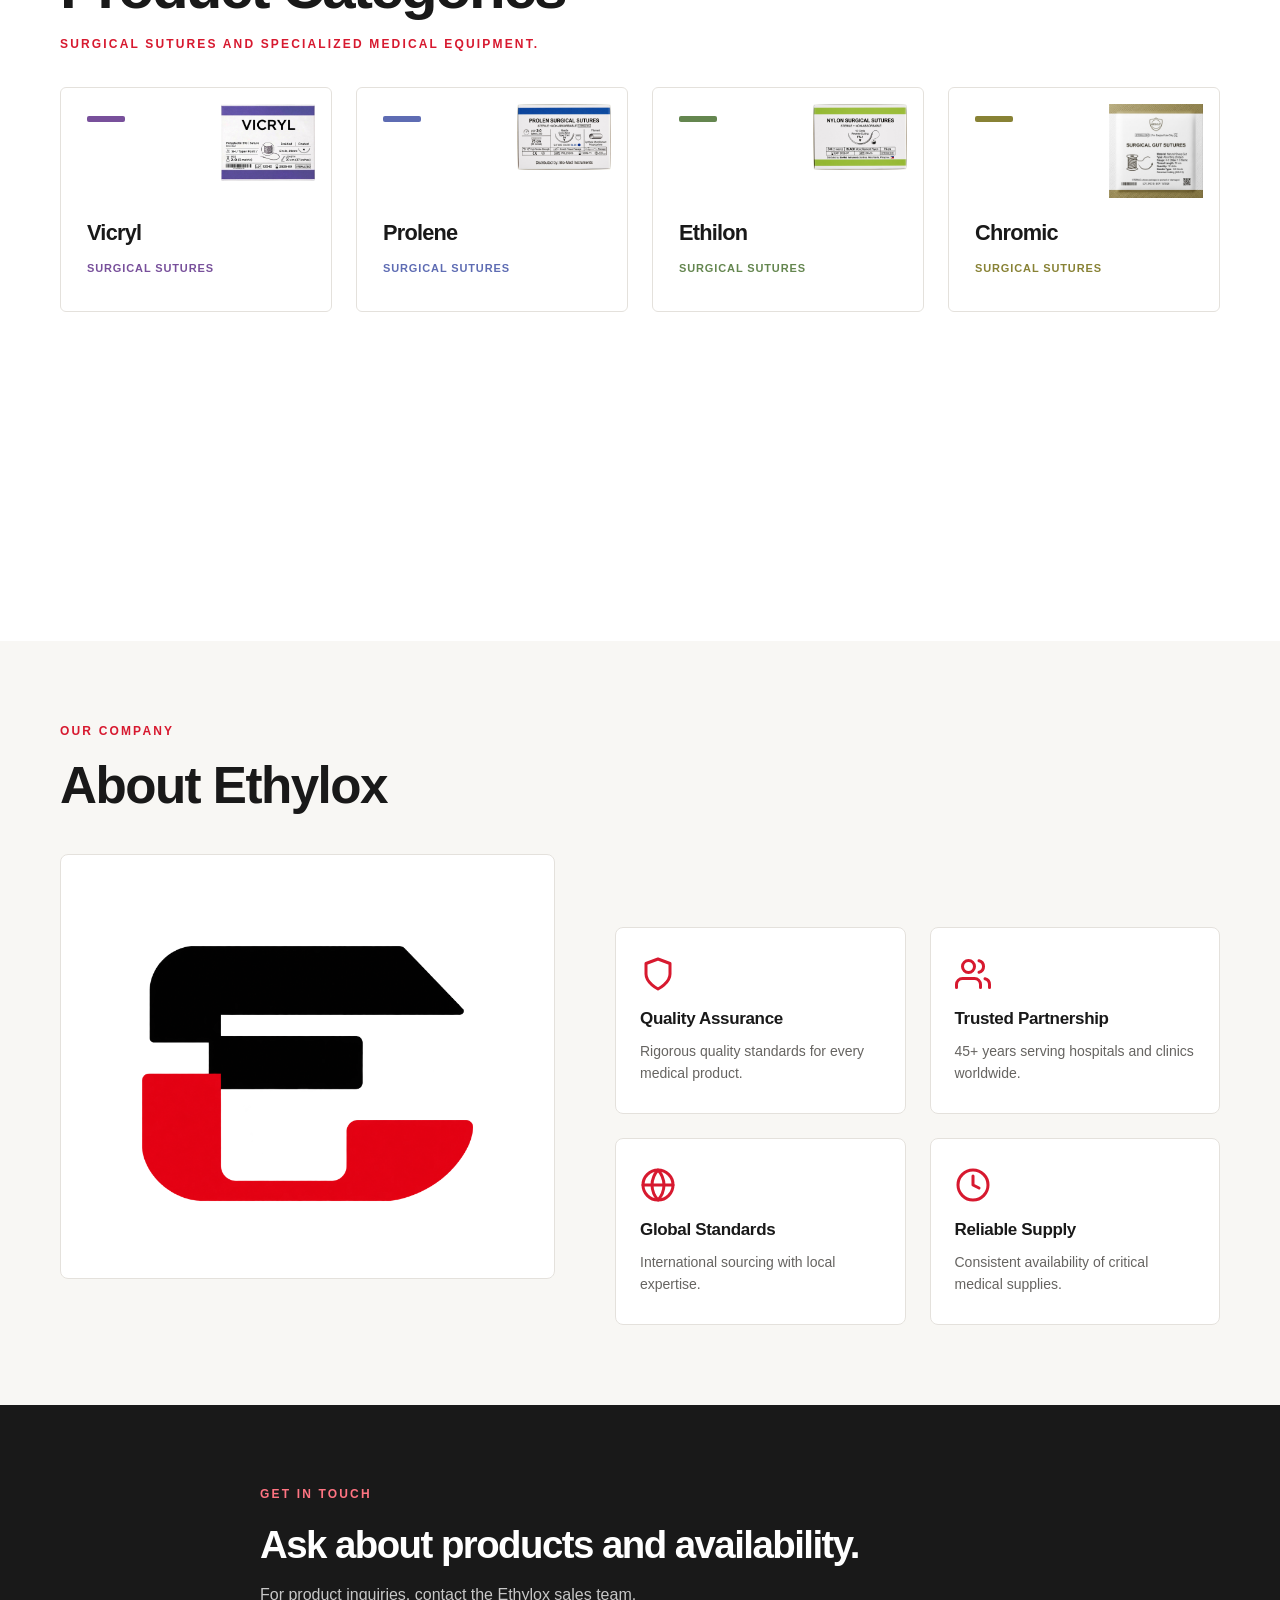
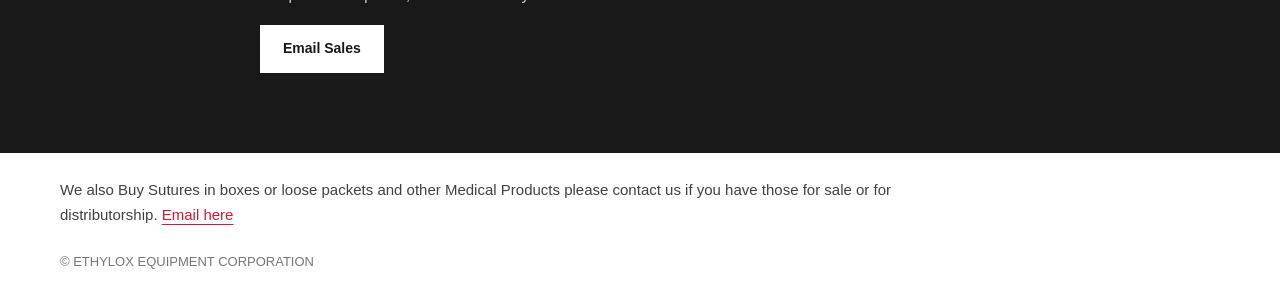
==== commit 91b5b860: "fix time loading" ====
--- a/index.html
+++ b/index.html
@@ -191,7 +191,7 @@
 
   <!-- Page Loading Overlay -->
   <div id="page-loader" class="page-loader">
-    <img src="assets/ds.png" alt="Ethylox Loading" class="loader-logo">
+    <img src="assets/ethylox-logo.png" alt="Ethylox Loading" class="loader-logo">
   </div>
 
 </body>
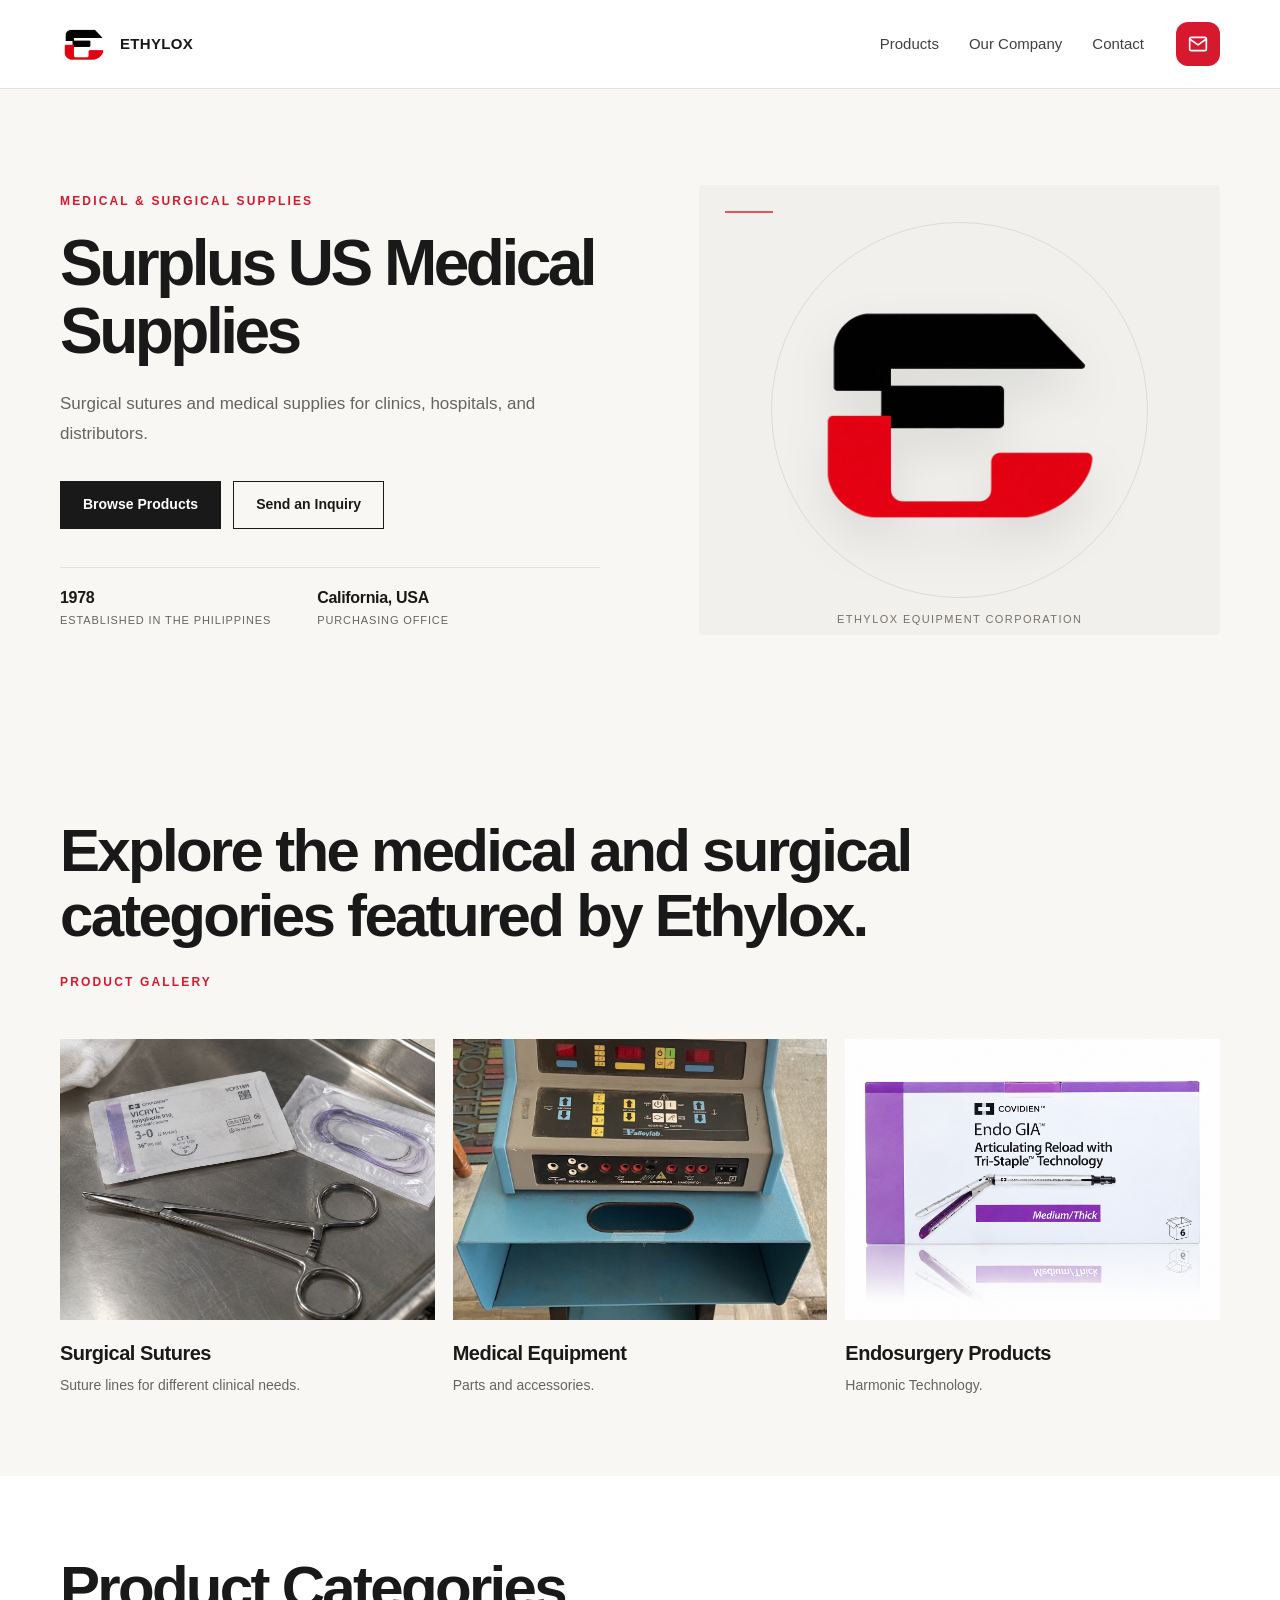
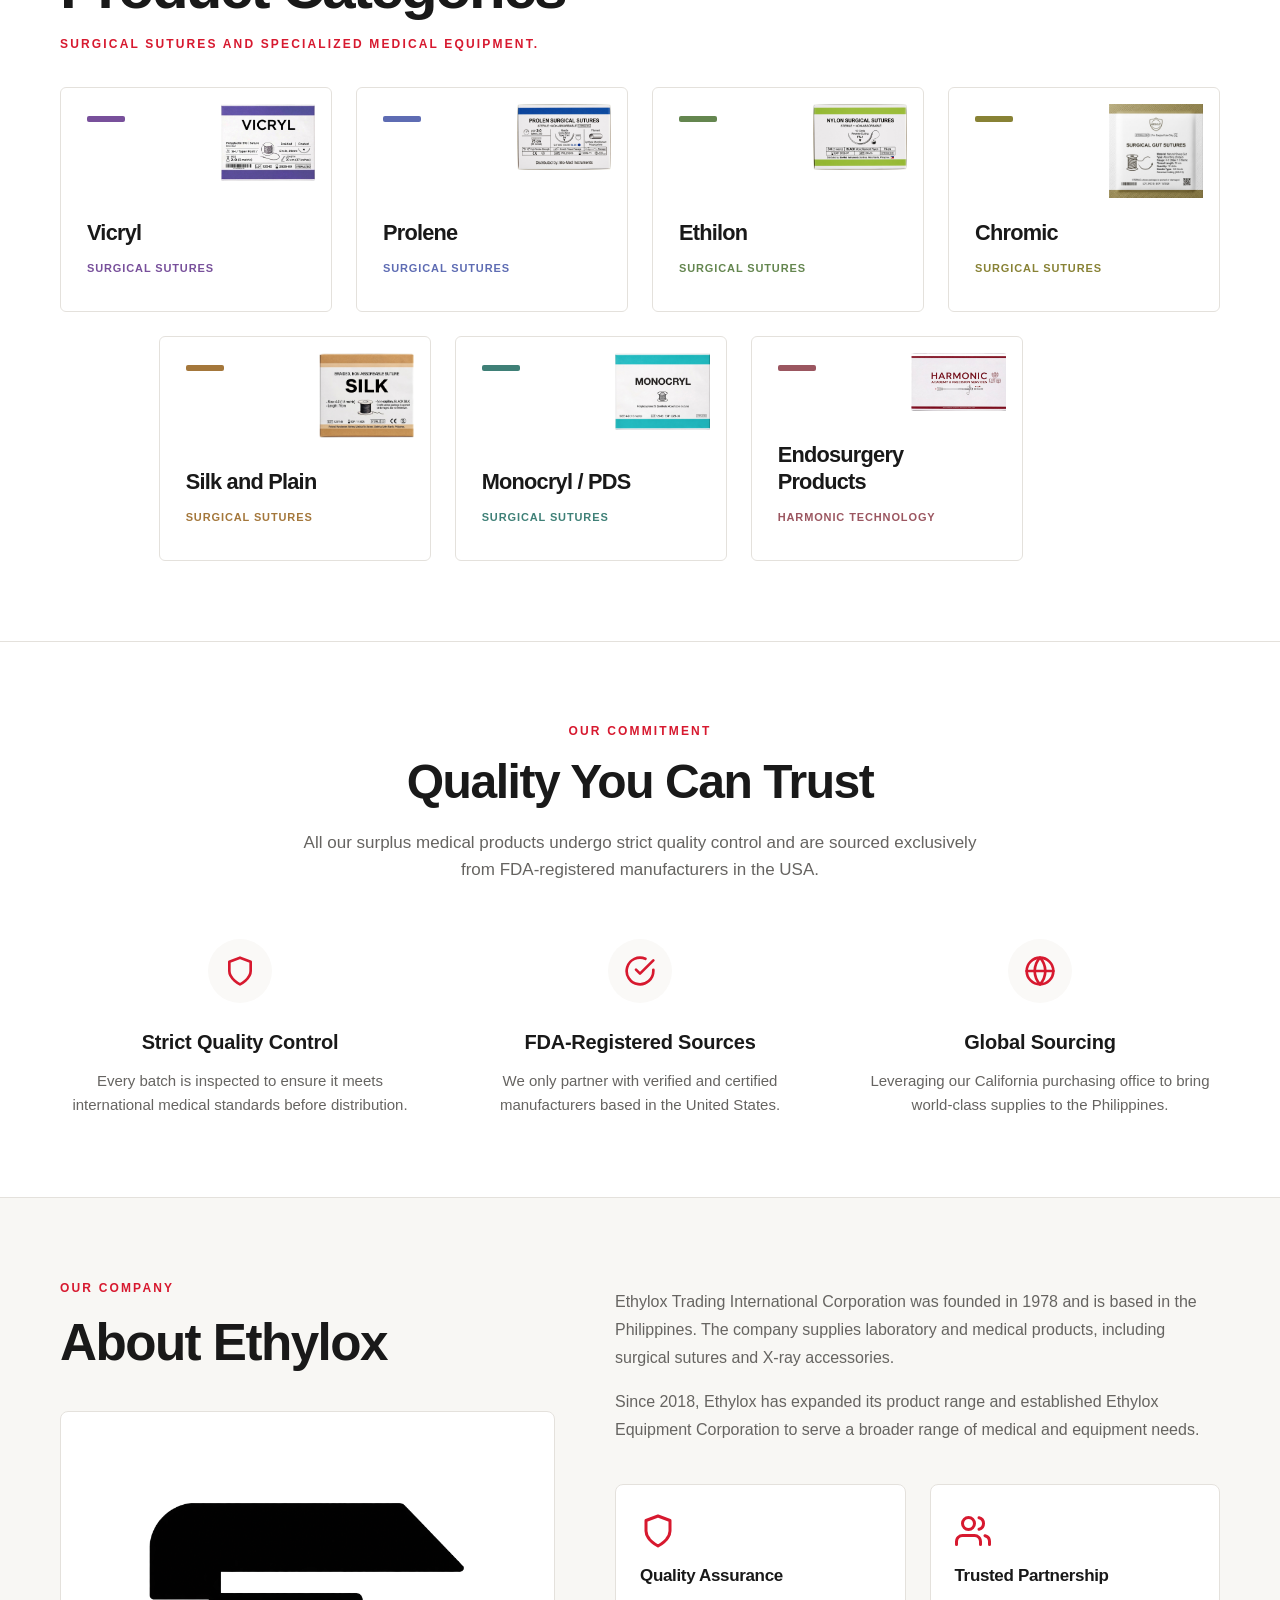
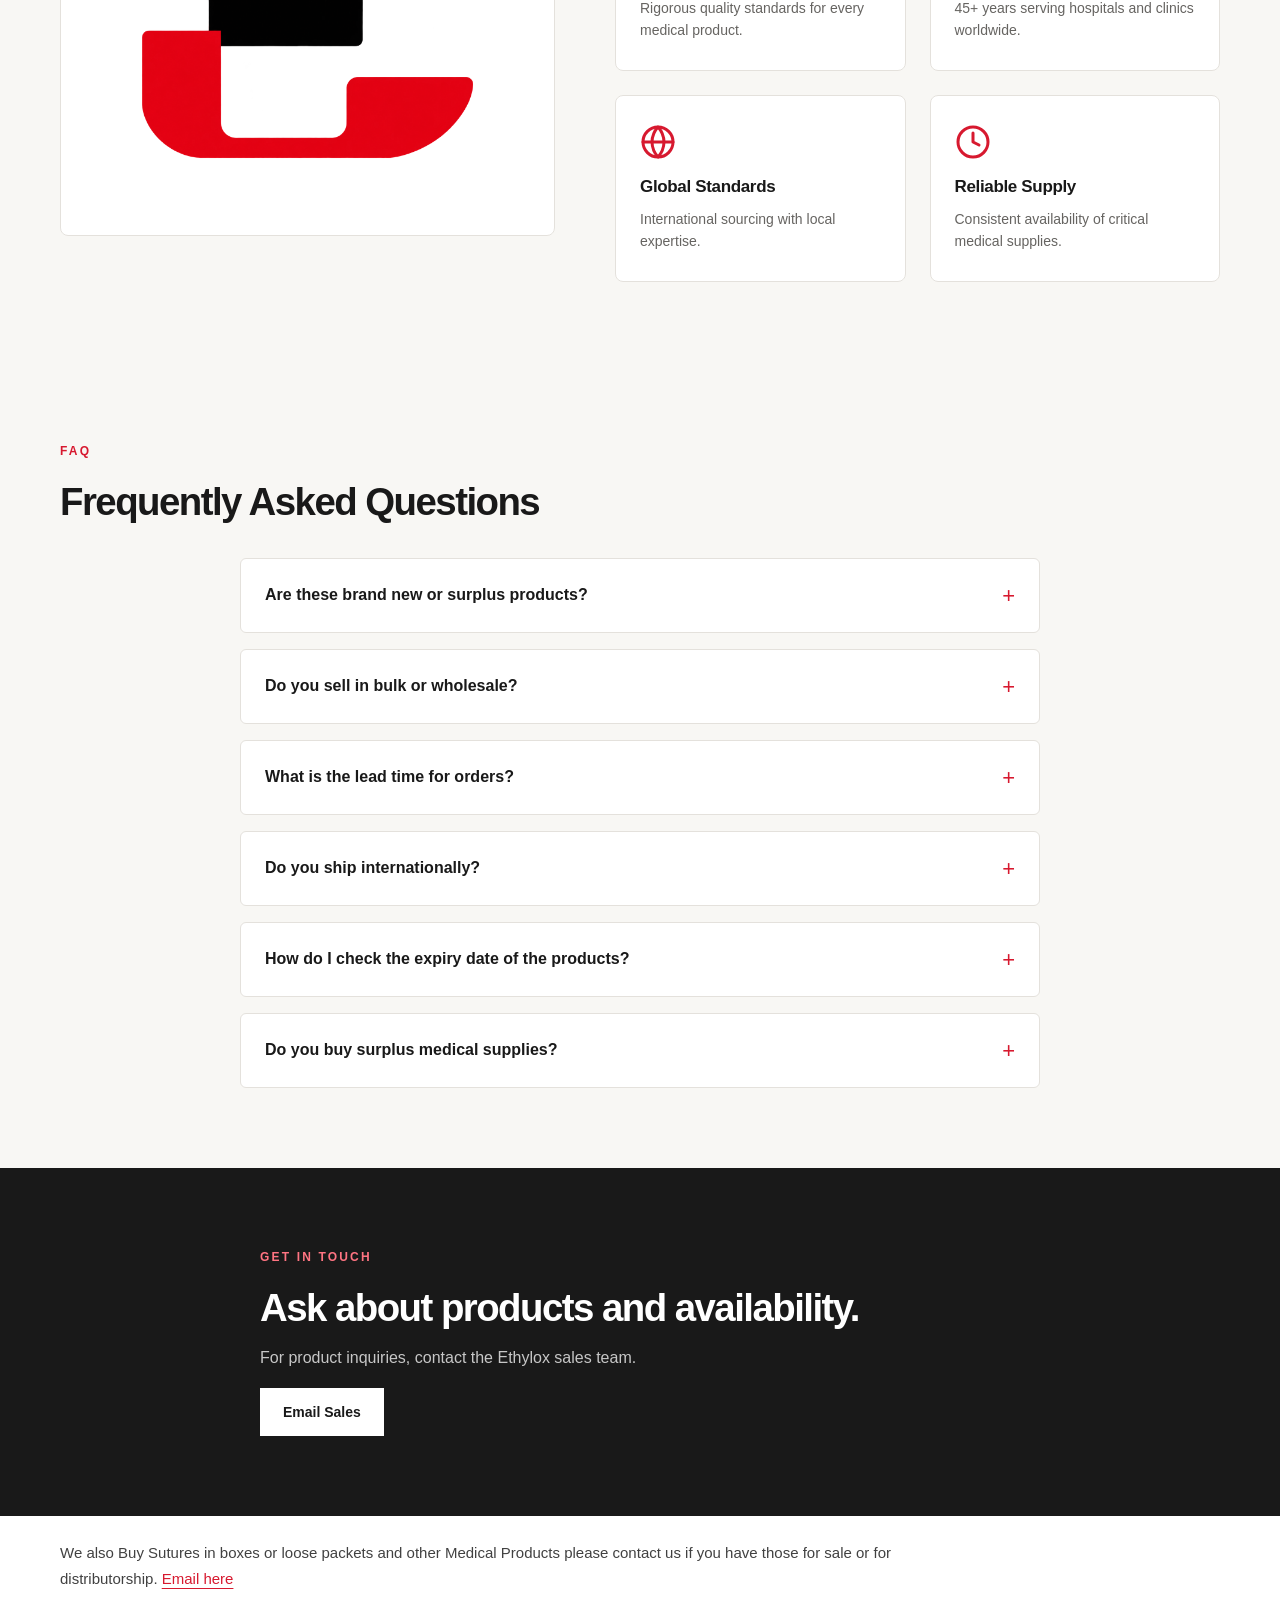
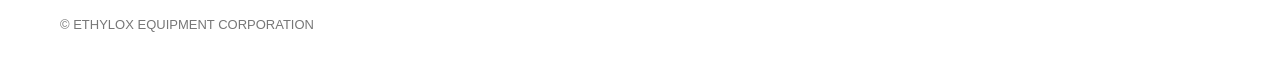
==== commit 52191bb2: "fix scroll down" ====
--- a/index.html
+++ b/index.html
@@ -108,7 +108,7 @@
       </div>
     </section>
 
-    <!-- 2. PRODUCT GALLERY -->
+    <!-- 1.5. PRODUCT GALLERY -->
     <section class="showcase" aria-labelledby="showcase-title">
       <div class="container">
         <div class="showcase-heading">
@@ -121,7 +121,7 @@
       </div>
     </section>
 
-    <!-- 3. PRODUCT CATEGORIES -->
+    <!-- 2. PRODUCT CATEGORIES -->
     <section class="products" id="products">
       <div class="container">
         <div class="section-heading">
@@ -131,6 +131,43 @@
         <div class="product-grid" id="product-grid"></div>
       </div>
     </section>
+
+      <!-- 3. QUALITY ASSURANCE BANNER -->
+  <section class="quality-banner">
+    <div class="container">
+      <div class="quality-header">
+        <p class="eyebrow">Our Commitment</p>
+        <h2>Quality You Can Trust</h2>
+        <p class="quality-desc">All our surplus medical products undergo strict quality control and are sourced exclusively from FDA-registered manufacturers in the USA.</p>
+      </div>
+      
+      <div class="quality-grid">
+        <div class="quality-item">
+          <div class="quality-icon">
+            <svg viewBox="0 0 24 24" fill="none" stroke="currentColor" stroke-width="2" stroke-linecap="round" stroke-linejoin="round"><path d="M12 22s8-4 8-10V5l-8-3-8 3v7c0 6 8 10 8 10z"></path></svg>
+          </div>
+          <h3>Strict Quality Control</h3>
+          <p>Every batch is inspected to ensure it meets international medical standards before distribution.</p>
+        </div>
+        
+        <div class="quality-item">
+          <div class="quality-icon">
+            <svg viewBox="0 0 24 24" fill="none" stroke="currentColor" stroke-width="2" stroke-linecap="round" stroke-linejoin="round"><path d="M22 11.08V12a10 10 0 1 1-5.93-9.14"></path><polyline points="22 4 12 14.01 9 11.01"></polyline></svg>
+          </div>
+          <h3>FDA-Registered Sources</h3>
+          <p>We only partner with verified and certified manufacturers based in the United States.</p>
+        </div>
+        
+        <div class="quality-item">
+          <div class="quality-icon">
+            <svg viewBox="0 0 24 24" fill="none" stroke="currentColor" stroke-width="2" stroke-linecap="round" stroke-linejoin="round"><circle cx="12" cy="12" r="10"></circle><line x1="2" y1="12" x2="22" y2="12"></line><path d="M12 2a15.3 15.3 0 0 1 4 10 15.3 15.3 0 0 1-4 10 15.3 15.3 0 0 1-4-10 15.3 15.3 0 0 1 4-10z"></path></svg>
+          </div>
+          <h3>Global Sourcing</h3>
+          <p>Leveraging our California purchasing office to bring world-class supplies to the Philippines.</p>
+        </div>
+      </div>
+    </div>
+  </section>
 
     <!-- 4. ABOUT ETHYLOX (OVERVIEW) --->
     <section class="overview" id="overview">
@@ -158,7 +195,49 @@
       </div>
     </section>
 
-    <!-- 5. CONTACT CTA -->
+      <!-- 5. FAQ SECTION -->
+  <section class="faq">
+    <div class="container">
+      <div class="section-heading">
+        <p class="eyebrow">FAQ</p>
+        <h2>Frequently Asked Questions</h2>
+      </div>
+      
+      <div class="faq-list">
+        <details class="faq-item">
+          <summary>Are these brand new or surplus products?</summary>
+          <p>We source high-quality surplus and overstock medical supplies exclusively from FDA-registered manufacturers in the USA.</p>
+        </details>
+
+        <details class="faq-item">
+          <summary>Do you sell in bulk or wholesale?</summary>
+          <p>Yes, we cater to hospitals, clinics, and distributors. Minimum order quantities may apply depending on the product availability.</p>
+        </details>
+
+        <details class="faq-item">
+          <summary>What is the lead time for orders?</summary>
+          <p>Depending on stock availability and your location, it typically takes 3-7 business days for local delivery within the Philippines.</p>
+        </details>
+
+        <details class="faq-item">
+          <summary>Do you ship internationally?</summary>
+          <p>We primarily serve the Philippines. Please contact our sales team directly for special international inquiries.</p>
+        </details>
+
+        <details class="faq-item">
+          <summary>How do I check the expiry date of the products?</summary>
+          <p>Expiry dates are clearly listed in our live inventory. All products undergo strict quality checks for validity before delivery.</p>
+        </details>
+
+        <details class="faq-item">
+          <summary>Do you buy surplus medical supplies?</summary>
+          <p>Yes! We buy sutures (in boxes or loose packets) and other medical products. Please contact us if you have items for sale or are interested in distributorship.</p>
+        </details>
+      </div>
+    </div>
+  </section>
+
+    <!-- 6. CONTACT CTA -->
     <section class="home-contact" id="contact" aria-labelledby="contact-heading">
       <div class="container inquiry-layout">
         <div class="inquiry-copy">
--- a/styles.css
+++ b/styles.css
@@ -9,7 +9,19 @@
 
 * { box-sizing: border-box; }
 
-html { scroll-behavior: smooth; }
+html {
+  scroll-behavior: smooth;
+}
+
+section[id] {
+  scroll-margin-top: 100px; 
+}
+
+@media (max-width: 760px) {
+  section[id] {
+    scroll-margin-top: 80px;
+  }
+}
 
 body {
   margin: 0;
@@ -1241,4 +1253,133 @@
     transform: scale(1.08);
     opacity: 1;
   }
+}
+
+/* Quality Assurance Banner */
+.quality-banner {
+  padding: 80px 0;
+  background: var(--white);
+  border-top: 1px solid var(--line);
+  border-bottom: 1px solid var(--line);
+}
+.quality-header {
+  text-align: center;
+  max-width: 700px;
+  margin: 0 auto 56px;
+}
+.quality-header .eyebrow {
+  margin-bottom: 16px;
+  color: var(--red);
+}
+.quality-header h2 {
+  font-size: clamp(32px, 5vw, 48px);
+  line-height: 1.1;
+  letter-spacing: -0.03em;
+  margin-bottom: 20px;
+}
+.quality-header .quality-desc {
+  font-size: 17px;
+  line-height: 1.6;
+  color: var(--muted);
+  margin: 0;
+}
+.quality-grid {
+  display: grid;
+  grid-template-columns: repeat(3, 1fr);
+  gap: 40px;
+}
+.quality-item {
+  text-align: center;
+}
+.quality-icon {
+  width: 64px;
+  height: 64px;
+  margin: 0 auto 24px;
+  display: flex;
+  align-items: center;
+  justify-content: center;
+  background: #faf9f7;
+  border-radius: 50%;
+  color: var(--red);
+}
+.quality-icon svg {
+  width: 32px;
+  height: 32px;
+}
+.quality-item h3 {
+  font-size: 20px;
+  margin-bottom: 12px;
+  letter-spacing: -0.01em;
+}
+.quality-item p {
+  font-size: 15px;
+  line-height: 1.6;
+  color: var(--muted);
+  margin: 0;
+}
+
+@media (max-width: 760px) {
+  .quality-banner { padding: 56px 0; }
+  .quality-grid { grid-template-columns: 1fr; gap: 40px; }
+  .quality-header { margin-bottom: 40px; }
+}
+
+/* FAQ Section */
+.faq {
+  padding: 80px 0;
+  background: var(--paper);
+}
+.faq-list {
+  max-width: 800px;
+  margin: 0 auto;
+  display: grid;
+  gap: 16px;
+}
+.faq-item {
+  background: var(--white);
+  border: 1px solid var(--line);
+  border-radius: 6px;
+  overflow: hidden;
+  transition: border-color 0.2s ease;
+}
+.faq-item[open] {
+  border-color: var(--red);
+}
+.faq-item summary {
+  padding: 20px 24px;
+  cursor: pointer;
+  font-weight: 700;
+  font-size: 16px;
+  color: var(--ink);
+  list-style: none;
+  display: flex;
+  justify-content: space-between;
+  align-items: center;
+  user-select: none;
+}
+.faq-item summary::-webkit-details-marker {
+  display: none;
+}
+.faq-item summary::after {
+  content: "+";
+  font-size: 22px;
+  font-weight: 400;
+  color: var(--red);
+  transition: transform 0.2s ease;
+}
+.faq-item[open] summary::after {
+  transform: rotate(45deg);
+}
+.faq-item p {
+  padding: 0 24px 24px;
+  margin: 0;
+  color: var(--muted);
+  line-height: 1.6;
+  font-size: 15px;
+}
+
+@media (max-width: 760px) {
+  .faq { padding: 56px 0; }
+  .faq-item summary { padding: 18px 20px; font-size: 15px; }
+  .faq-item p { padding: 0 20px 20px; }
 }
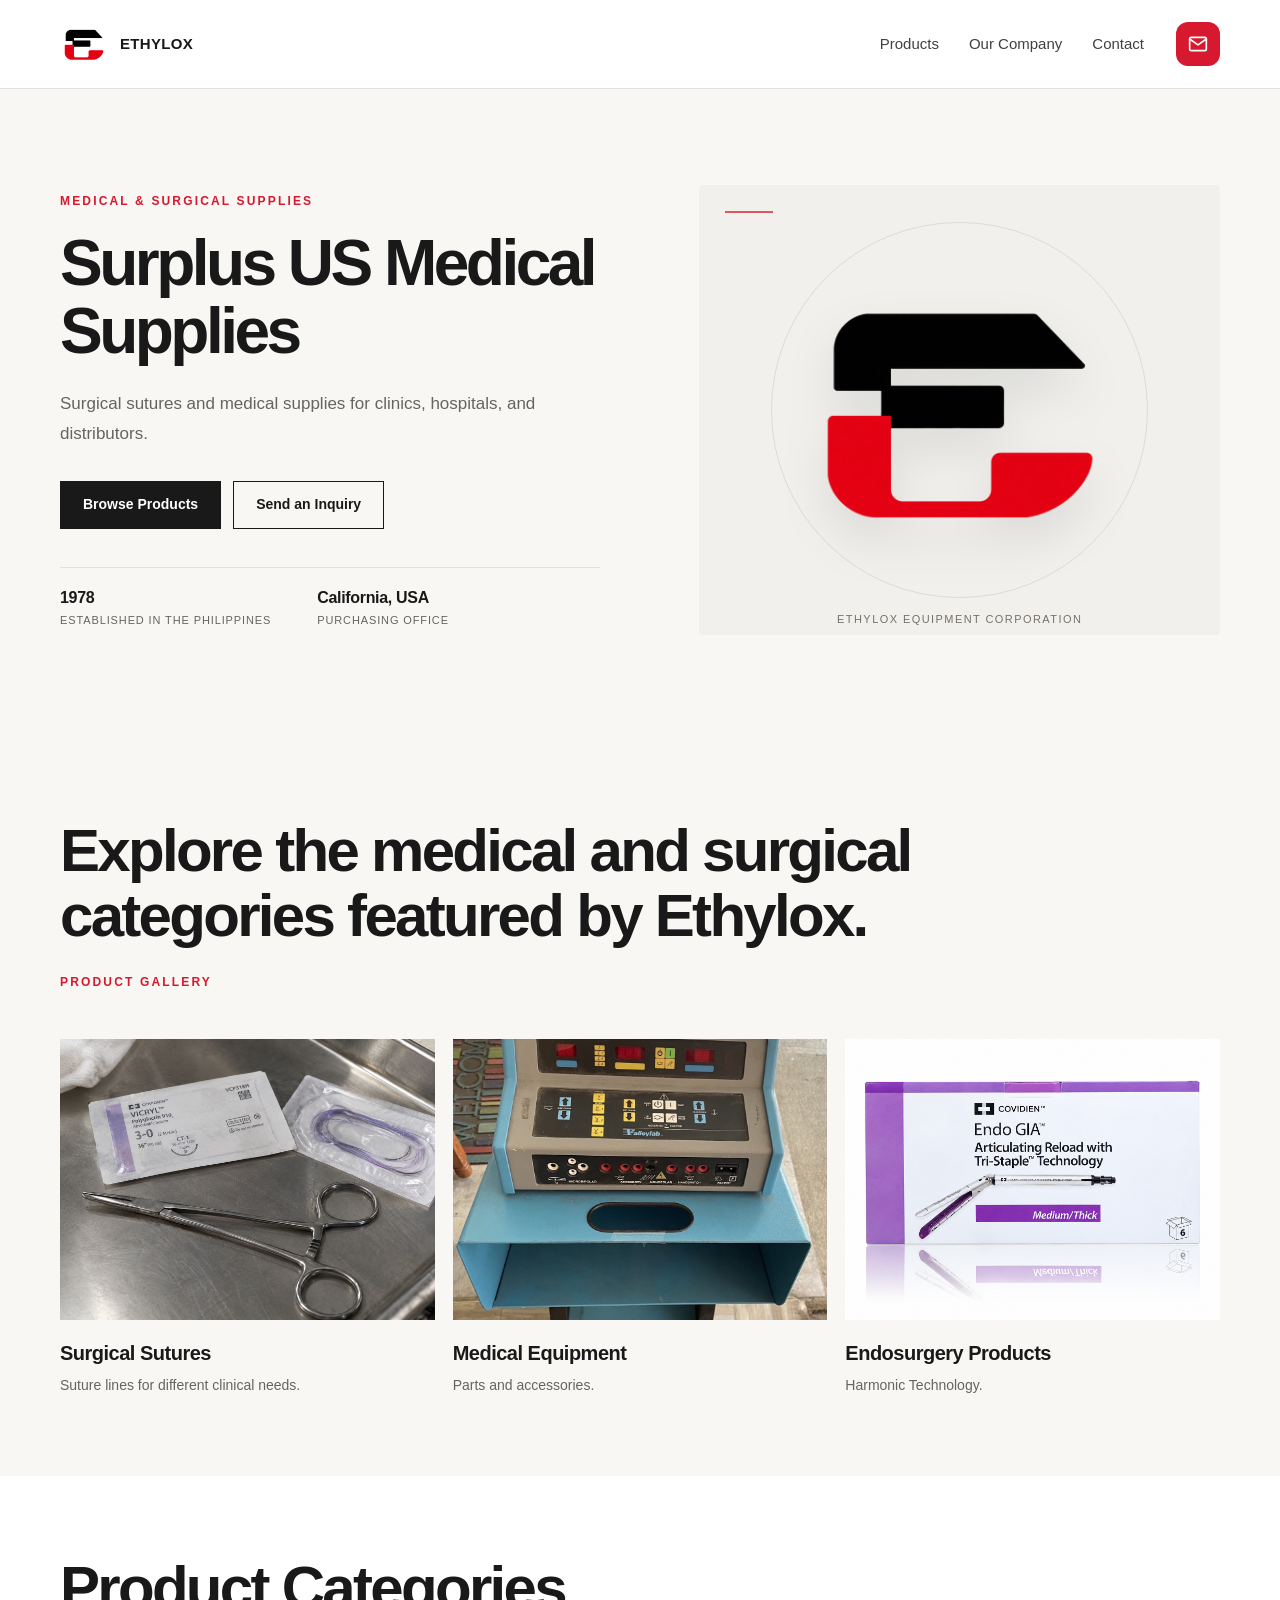
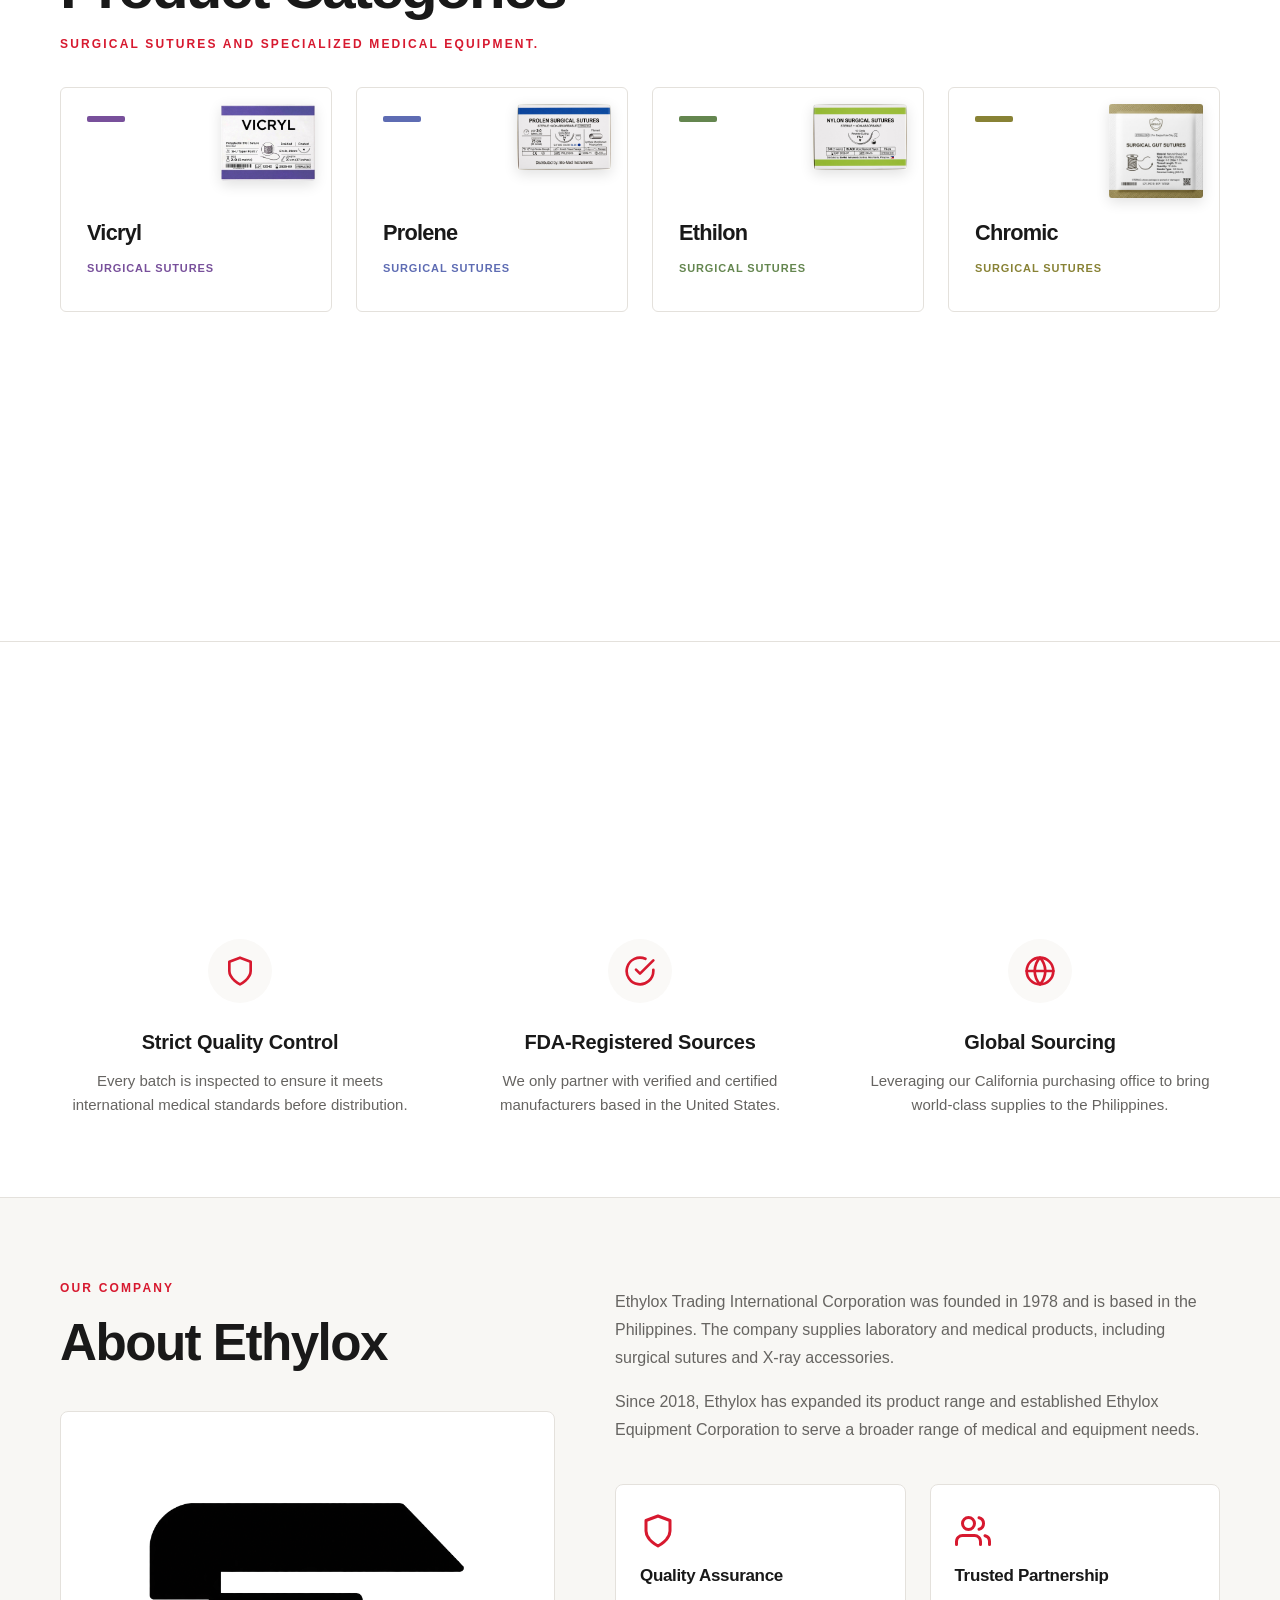
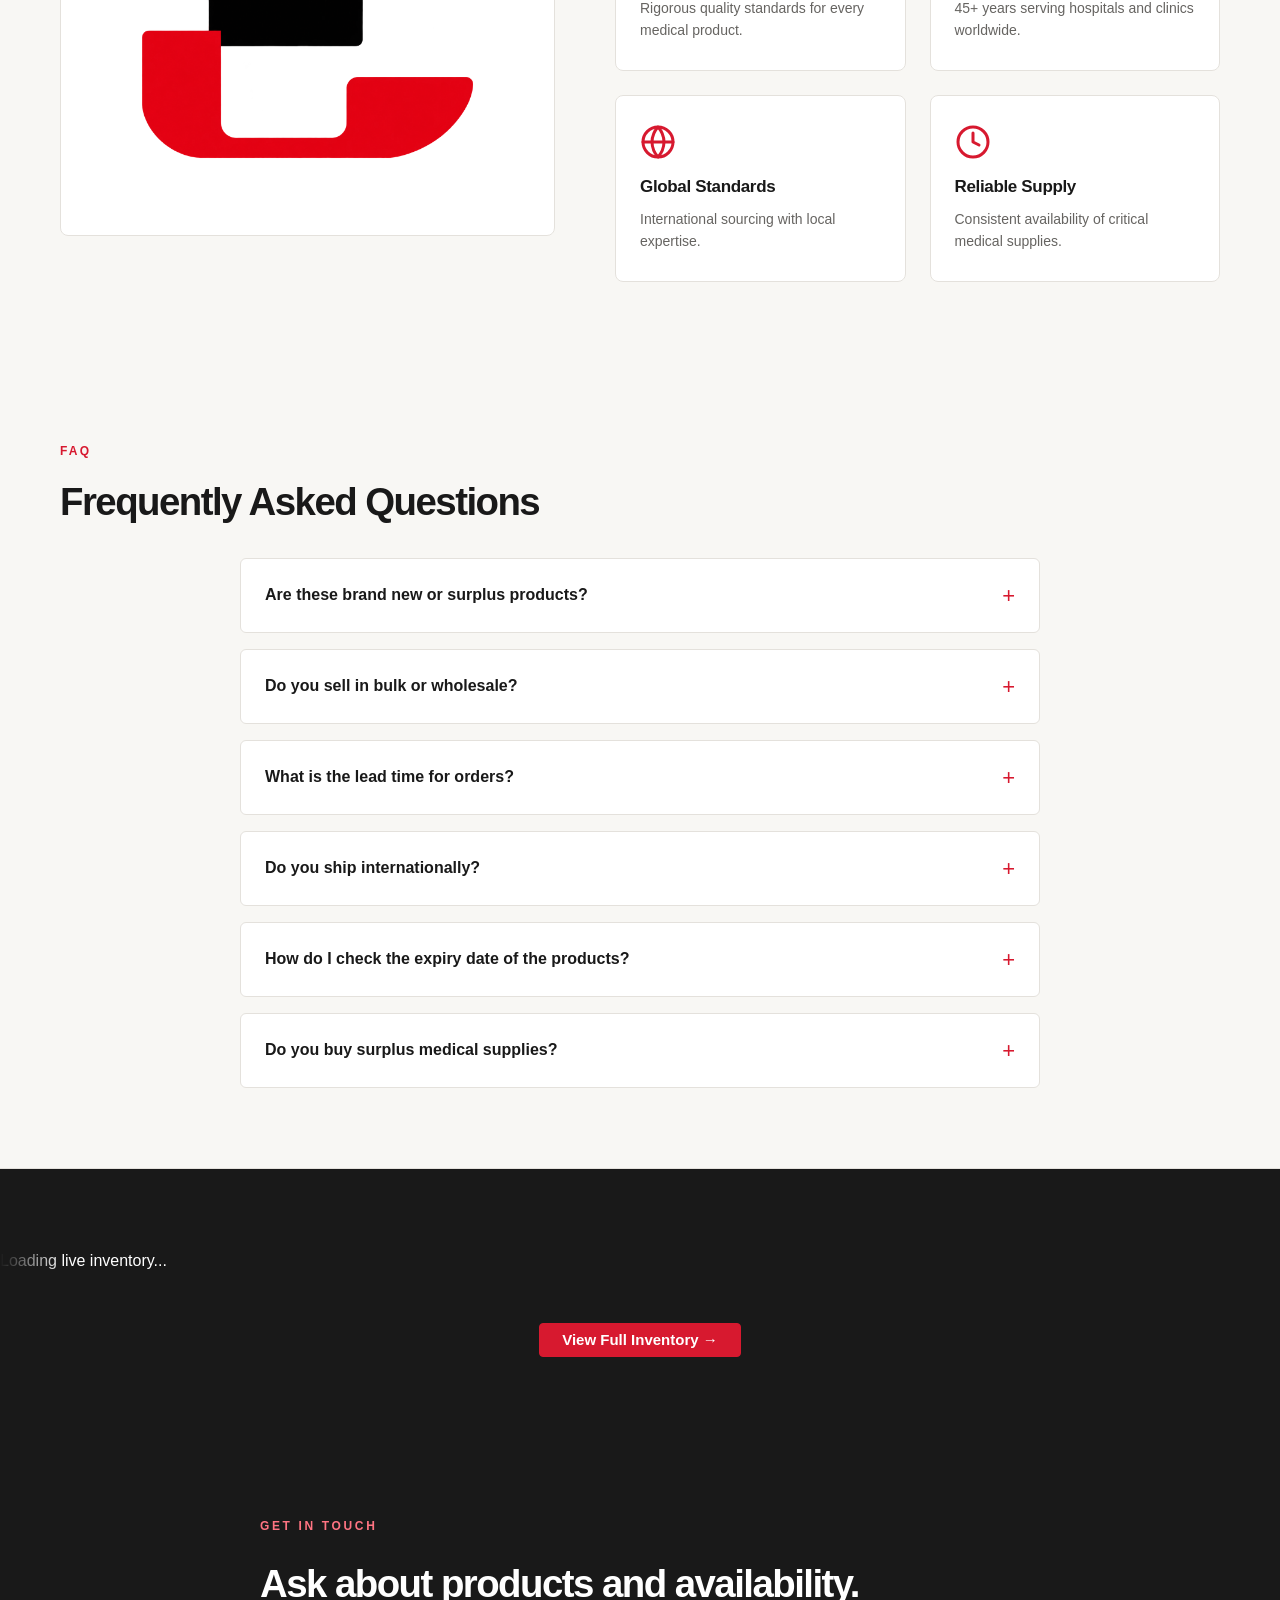
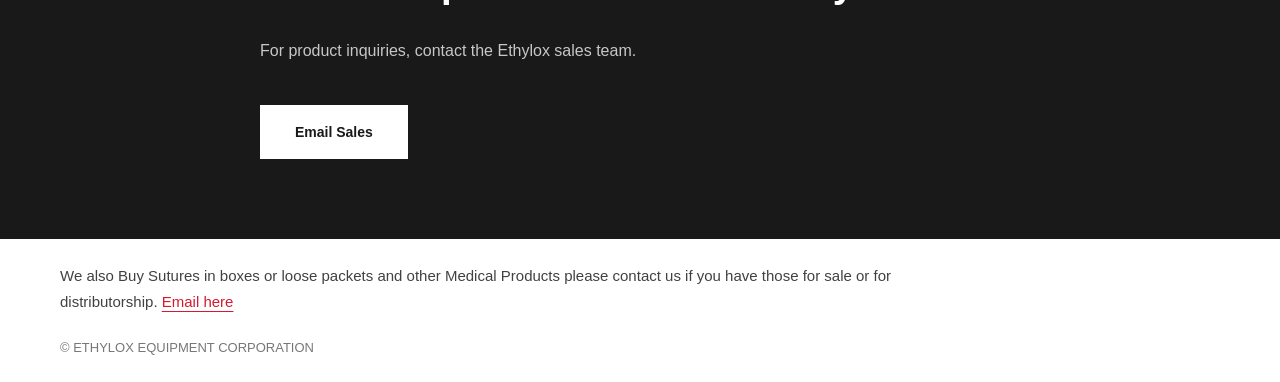
==== commit 095de923: "added changes for product categories" ====
--- a/index.html
+++ b/index.html
@@ -11,6 +11,8 @@
     <meta property="og:title" content="ETHYLOX EQUIPMENT CORPORATION - Surplus US Medical Supplies">
     <meta property="og:description" content="Surgical sutures and medical supplies for clinics, hospitals, and distributors. Established 1978.">
     <meta property="og:image" content="https://ethylox.jparaiso-digital.workers.dev/assets/og-image.png">
+    <link rel="preconnect" href="https://script.google.com">
+    <link rel="preconnect" href="https://script.googleusercontent.com">
     <meta property="og:image:width" content="1200">
     <meta property="og:image:height" content="630">
     <meta property="og:type" content="website">
@@ -237,7 +239,19 @@
     </div>
   </section>
 
-    <!-- 6. CONTACT CTA -->
+    <!-- 6. LIVE INVENTORY TICKER -->
+    <section class="inventory-ticker">
+      <div class="ticker-wrap">
+        <div class="ticker-track" id="ticker-track">
+          <span class="ticker-loading">Loading live inventory...</span>
+        </div>
+      </div>
+      <div class="ticker-cta">
+        <a href="inventory.html" class="ticker-btn">View Full Inventory →</a>
+      </div>
+    </section>
+
+    <!-- 7. CONTACT CTA -->
     <section class="home-contact" id="contact" aria-labelledby="contact-heading">
       <div class="container inquiry-layout">
         <div class="inquiry-copy">
--- a/styles.css
+++ b/styles.css
@@ -475,12 +475,12 @@
 
 .product-grid {
   display: grid;
-  grid-template-columns: repeat(12, minmax(0, 1fr));
+  grid-template-columns: repeat(24, minmax(0, 1fr));
   gap: 24px;
 }
 
 .product-card {
-  grid-column: span 3;
+  grid-column: span 6;        
   min-width: 0;
   min-height: 225px;
   padding: 28px 26px 34px;
@@ -504,10 +504,70 @@
   transition: background-size .6s ease, border-color .2s ease, transform .2s ease, box-shadow 240ms ease;
 }
 
-@media (hover: hover) and (pointer: fine) {
+@media (hover: hover) and (pointer: fine) and (min-width: 761px) {
+
+  .motion-ready .product-grid > a.product-card {
+    transition:
+      opacity 620ms cubic-bezier(.22, 1, .36, 1) var(--reveal-delay, 0ms),
+      translate 620ms cubic-bezier(.22, 1, .36, 1) var(--reveal-delay, 0ms),
+      background-size .55s cubic-bezier(.22, 1, .36, 1) 0s,
+      border-color .3s ease 0s,
+      transform .3s ease 0s,
+      box-shadow .3s ease 0s;
+  }
+
+  a.product-card {
+    background-image: linear-gradient(
+      90deg,
+      var(--card-accent),
+      color-mix(in srgb, var(--card-accent) 82%, #000)
+    );
+    transition:
+      background-size .55s cubic-bezier(.22, 1, .36, 1),
+      border-color .3s ease,
+      transform .3s ease,
+      box-shadow .3s ease;
+  }
+
+  a.product-card .product-card-art {
+    mix-blend-mode: normal;
+    border-radius: 3px;
+    box-shadow: 0 4px 14px rgba(0, 0, 0, .12);
+    transition: box-shadow .3s ease, transform .4s cubic-bezier(.22, 1, .36, 1);
+  }
+
+  a.product-card:hover .product-card-art,
+  a.product-card:focus-visible .product-card-art {
+    box-shadow: 0 8px 22px rgba(0, 0, 0, .3);
+    transform: translateY(-2px) scale(1.03);
+  }
+
+  a.product-card h3,
+  a.product-card small,
+  a.product-card::before {
+    transition: color .3s ease, background-color .3s ease, width 240ms cubic-bezier(.22, 1, .36, 1);
+  }
+
   a.product-card:hover,
   a.product-card:focus-visible {
     background-size: 100% 100%;
+    border-color: var(--card-accent);
+    box-shadow: 0 18px 34px color-mix(in srgb, var(--card-accent) 35%, transparent);
+  }
+
+  a.product-card:hover h3,
+  a.product-card:focus-visible h3 {
+    color: #fff;
+  }
+
+  a.product-card:hover small,
+  a.product-card:focus-visible small {
+    color: rgba(255, 255, 255, .85);
+  }
+
+  a.product-card:hover::before,
+  a.product-card:focus-visible::before {
+    background: #fff;
   }
 }
 
@@ -556,9 +616,9 @@
   z-index: 1;
 }
 
-.product-card:nth-child(5) { grid-column: 2 / span 3; }
-.product-card:nth-child(6) { grid-column: 5 / span 3; }
-.product-card:nth-child(7) { grid-column: 8 / span 3; }
+.product-card:nth-child(5) { grid-column: 4 / span 6; }
+.product-card:nth-child(6) { grid-column: 10 / span 6; }
+.product-card:nth-child(7) { grid-column: 16 / span 6; }
 
 .product-card-art {
   position: absolute;
@@ -750,20 +810,27 @@
 
 .home-contact .eyebrow {
   color: #ff7482;
+  margin-bottom: 26px;
+  letter-spacing: .22em;
 }
 
 .home-contact h2 {
   max-width: 650px;
+  margin-bottom: 28px;
+  line-height: 1.22;
 }
 
 .home-contact p:not(.eyebrow) {
   color: #c7c7c7;
+  margin-bottom: 40px;
 }
 
 .home-contact .button {
   border-color: var(--white);
   color: var(--ink);
   background: var(--white);
+  min-height: 54px;
+  padding: 14px 34px;
 }
 
 .inquiry-layout {
@@ -772,7 +839,7 @@
 
 .inquiry-copy > p:not(.eyebrow) {
   max-width: 46ch;
-  line-height: 1.75;
+  line-height: 1.85;
 }
 
 .contact-main {
@@ -1382,4 +1449,120 @@
   .faq { padding: 56px 0; }
   .faq-item summary { padding: 18px 20px; font-size: 15px; }
   .faq-item p { padding: 0 20px 20px; }
+}
+
+.inventory-ticker {
+  background: var(--ink);
+  color: var(--white);
+  display: flex;
+  flex-direction: column;
+  align-items: center;
+  gap: 50px;                      
+  padding: 0px 0 0px;            
+  overflow: hidden;
+  border-top: 1px solid var(--line);
+}
+
+.ticker-wrap {
+  flex: none;
+  width: 100%;
+  overflow: hidden;
+  white-space: nowrap;
+  position: relative;
+  mask-image: linear-gradient(to right, transparent, black 5%, black 95%, transparent);
+  -webkit-mask-image: linear-gradient(to right, transparent, black 5%, black 95%, transparent);
+}
+
+.ticker-track {
+  display: inline-flex;
+  align-items: center;
+  height: 22px;
+  animation: ticker-scroll 40s linear infinite;
+}
+
+.ticker-track:hover {
+  animation-play-state: paused;
+}
+
+.ticker-item {
+  display: inline-flex;
+  align-items: center;
+  padding: 0 18px;
+  font-size: 15px;                
+  font-weight: 500;
+  color: #c7c7c7;
+  height: 22px;
+  line-height: 1;
+}
+
+.ticker-item strong {
+  color: var(--white);
+  margin-right: 5px;
+}
+
+.ticker-item .price {
+  color: #ff7482;
+  margin-left: 5px;
+  font-weight: 700;
+}
+
+.ticker-separator {
+  color: var(--red);
+  padding: 0 5px;
+  font-size: 10px;
+  line-height: 1;
+}
+
+.ticker-cta {
+  flex: none;
+  display: flex;
+  align-items: center;
+  justify-content: center;       
+  width: 100%;
+  padding: 0;
+}
+
+.ticker-btn {
+  display: inline-flex;
+  align-items: center;
+  justify-content: center;
+  color: var(--white);
+  background: var(--red);
+  font-size: 15px;
+  font-weight: 700;
+  text-decoration: none;
+  border: 1px solid var(--red);
+  padding: 7px 22px;
+  border-radius: 4px;
+  white-space: nowrap;
+  line-height: 1.2;
+  transition: all 0.2s ease;
+}
+
+.ticker-btn:hover {
+  background: var(--white);
+  color: var(--ink);
+  border-color: var(--white);
+}
+
+@keyframes ticker-scroll {
+  0% { transform: translateX(0); }
+  100% { transform: translateX(-50%); }
+}
+
+@media (max-width: 760px) {
+  .inventory-ticker {
+    gap: 50px;
+    padding: 6px 0 8px;
+  }
+
+  .ticker-item {
+    font-size: 14px;
+    padding: 0 14px;
+  }
+
+  .ticker-btn {
+    font-size: 14px;
+    padding: 7px 20px;
+  }
 }
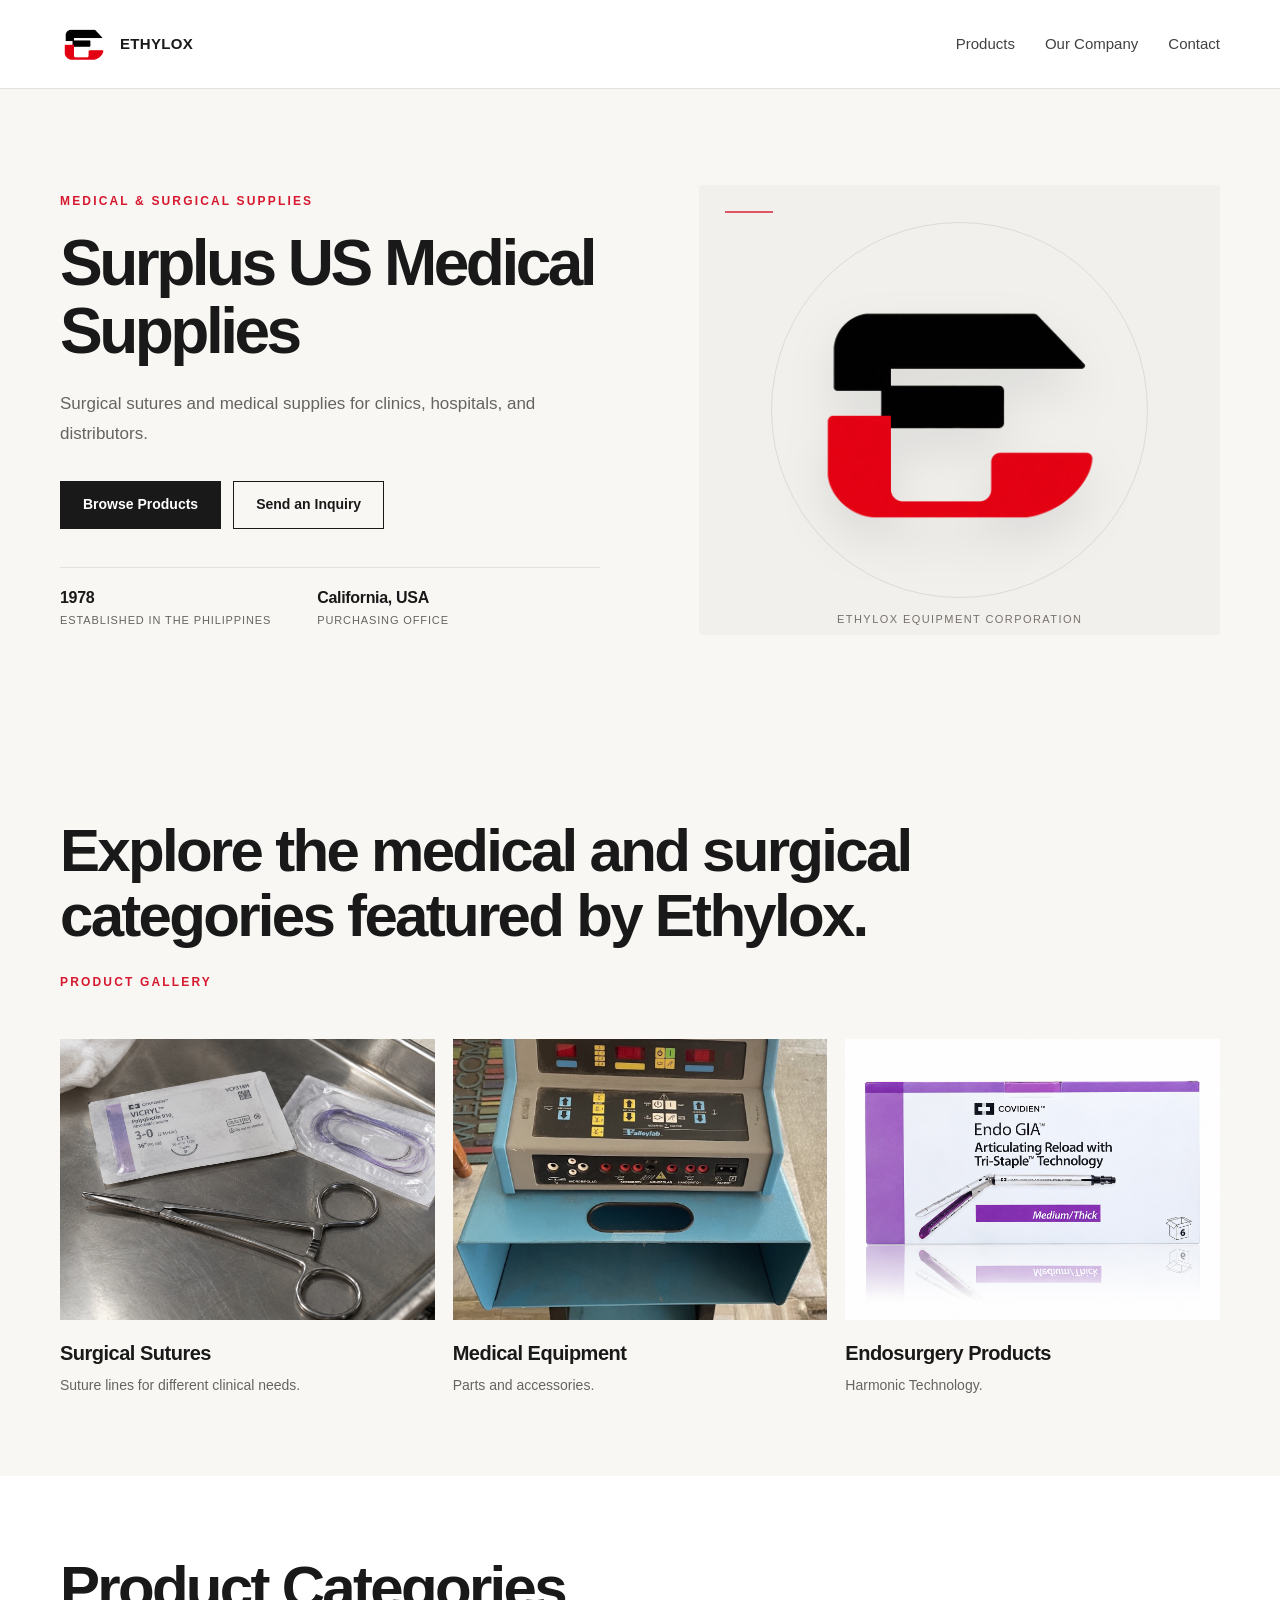
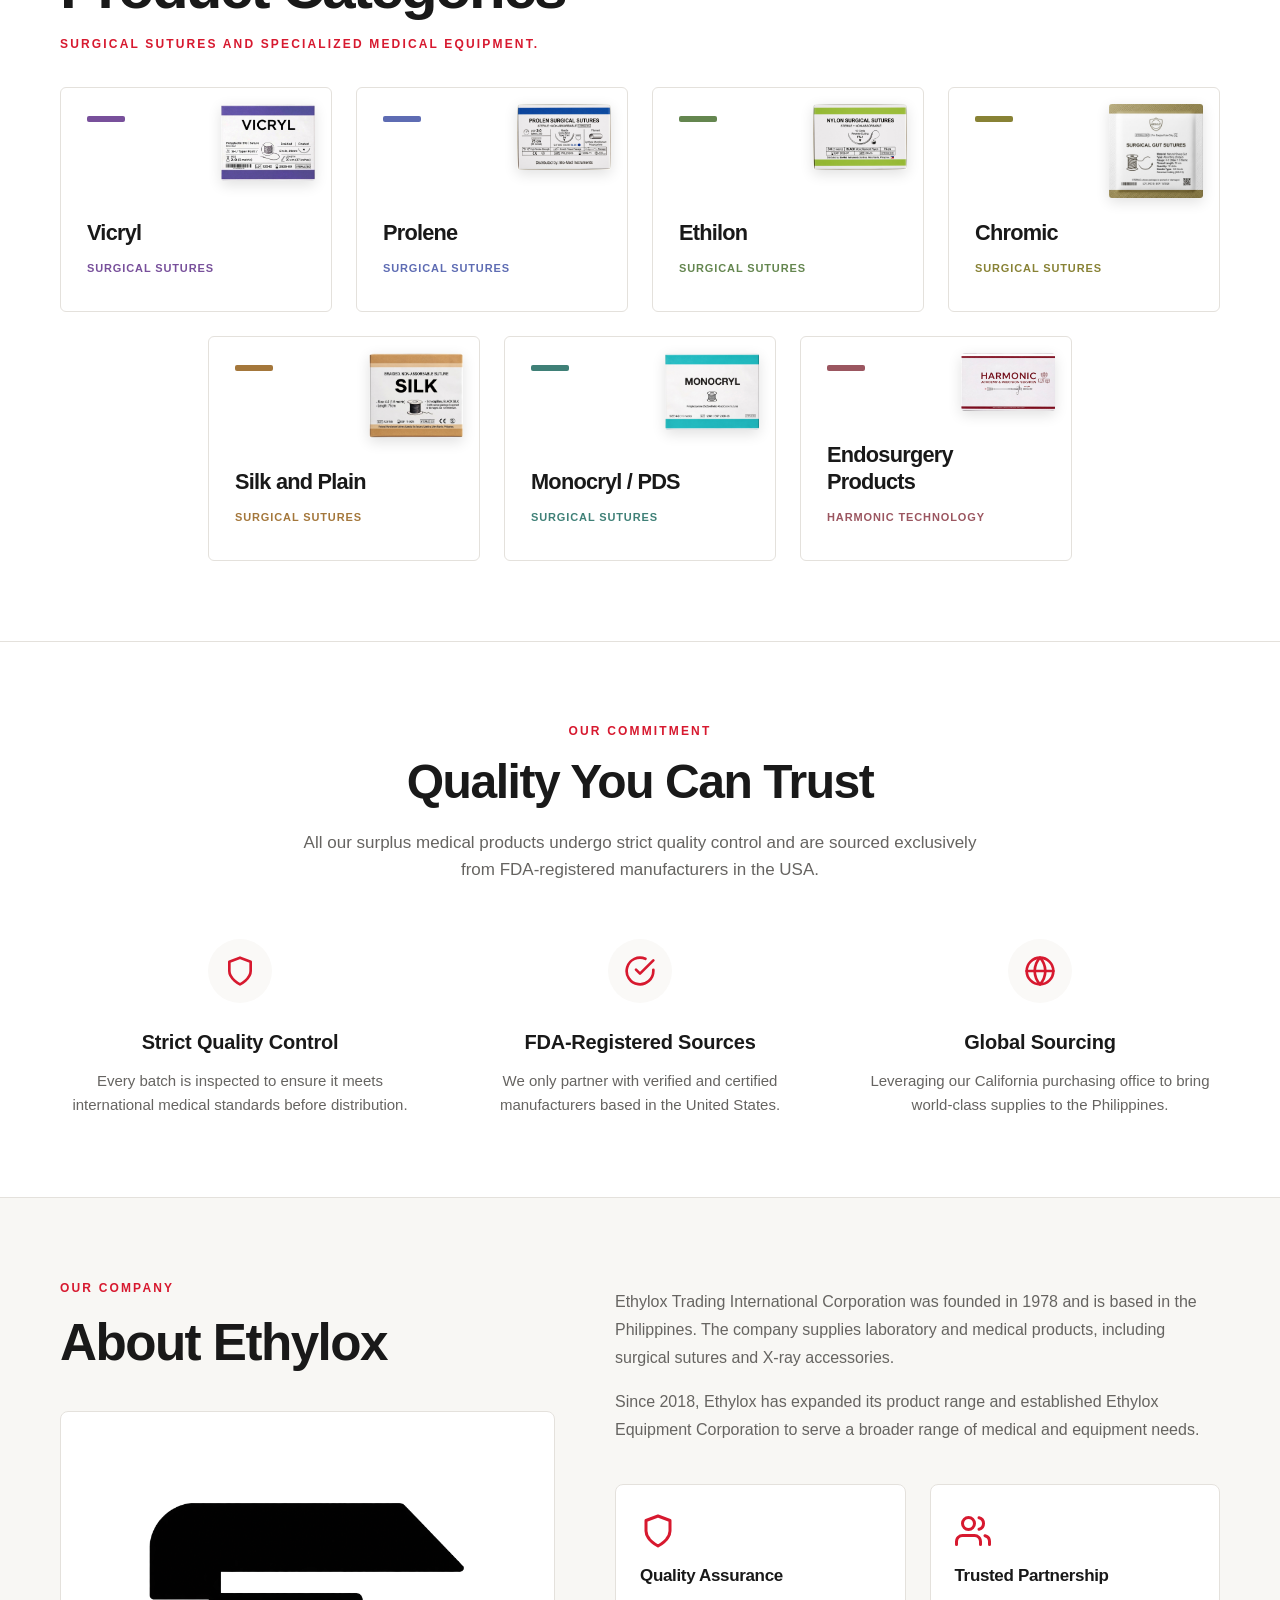
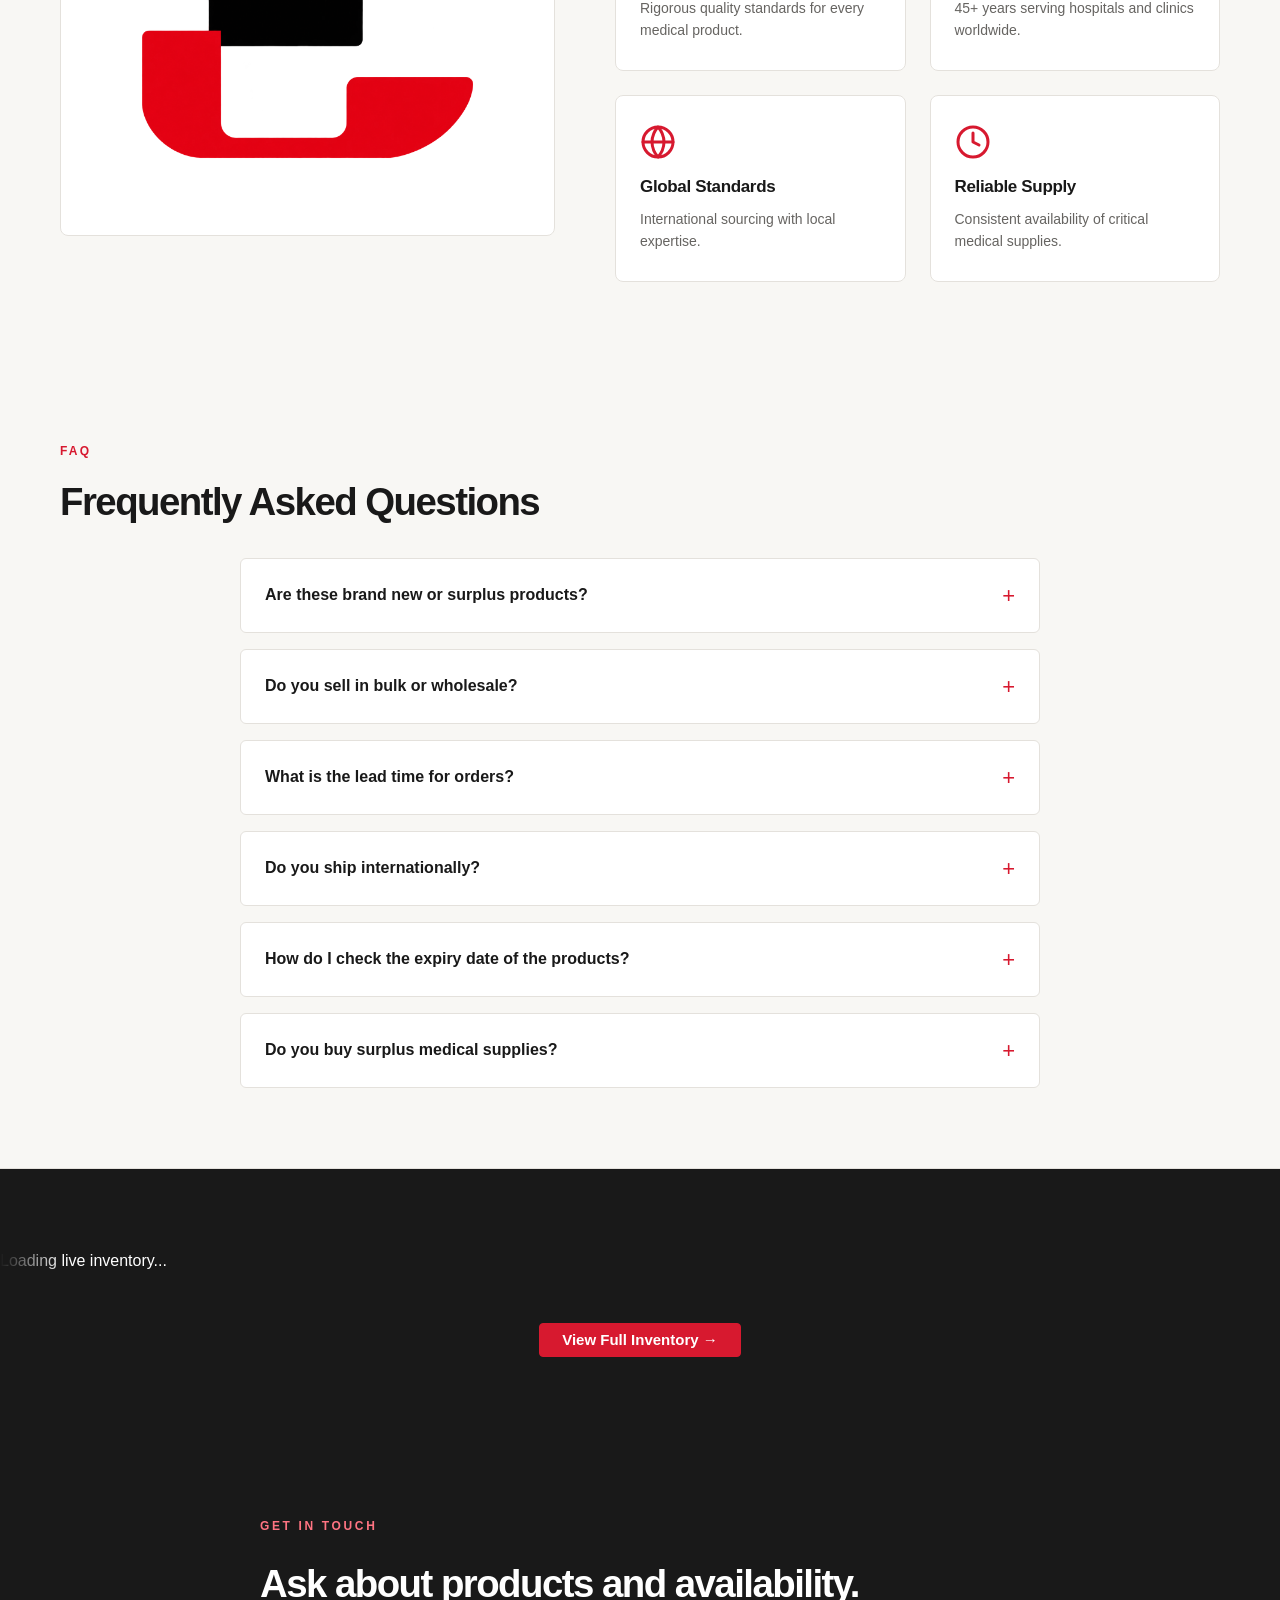
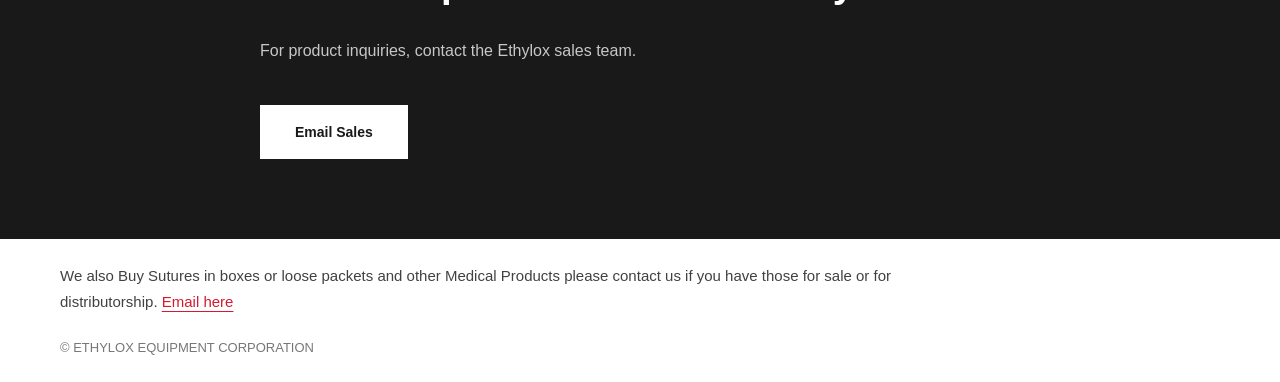
==== commit 47a1402f: "removed email icon added details on footer" ====
--- a/index.html
+++ b/index.html
@@ -46,11 +46,6 @@
           <a href="contact.html" data-text="navigation.contact"></a>
         </nav>
 
-        <!-- Desktop Email Button -->
-        <a class="header-email-btn" href="contact.html" aria-label="Contact Us">
-          <svg viewBox="0 0 24 24" fill="none" stroke="currentColor" stroke-width="2" stroke-linecap="round" stroke-linejoin="round"><path d="M4 4h16c1.1 0 2 .9 2 2v12c0 1.1-.9 2-2 2H4c-1.1 0-2-.9-2-2V6c0-1.1.9-2 2-2z"></path><polyline points="22,6 12,13 2,6"></polyline></svg>
-        </a>
-
         <!-- Mobile Menu Toggle -->
         <button class="mobile-menu-toggle" aria-label="Toggle menu">
           <span class="hamburger-line"></span>
--- a/styles.css
+++ b/styles.css
@@ -125,29 +125,6 @@
 .desktop-nav a:active {
   transform: scale(0.95);
   opacity: 0.85;
-}
-
-.header-email-btn {
-  display: flex;
-  align-items: center;
-  justify-content: center;
-  width: 44px;
-  height: 44px;
-  background-color: var(--red);
-  border-radius: 12px;
-  color: var(--white);
-  text-decoration: none;
-  transition: transform 0.3s cubic-bezier(.22, 1, .36, 1), box-shadow 0.3s ease;
-}
-
-.header-email-btn svg {
-  width: 20px;
-  height: 20px;
-}
-
-.header-email-btn:hover {
-  transform: translateY(-2px);
-  box-shadow: 0 8px 16px rgba(220, 38, 38, 0.25);
 }
 
 .mobile-menu-toggle {
@@ -843,7 +820,7 @@
 }
 
 .contact-main {
-  padding: 85px 0 110px;
+  padding: 85px 0 48px;
 }
 
 .contact-main h1 {
@@ -1048,7 +1025,7 @@
   }
   .brand { flex-shrink: 0; }
   .header-right-group { margin-left: auto; gap: 0; display: flex; align-items: center; }
-  .desktop-nav, .header-email-btn { display: none; }
+  .desktop-nav { display: none; }
   .mobile-menu-toggle { display: flex; }
   .overview-grid { grid-template-columns: 1fr; gap: 40px; }
   .overview-left-panel { gap: 30px; }
@@ -1305,21 +1282,8 @@
 }
 
 .loader-logo {
-  width: 120px; /* Adjust size kung gusto mo mas malaki/maliit */
+  width: 120px;
   height: auto;
-  animation: breathe 1.8s ease-in-out infinite;
-}
-
-/* Breathing Animation */
-@keyframes breathe {
-  0%, 100% {
-    transform: scale(1);
-    opacity: 0.6;
-  }
-  50% {
-    transform: scale(1.08);
-    opacity: 1;
-  }
 }
 
 /* Quality Assurance Banner */
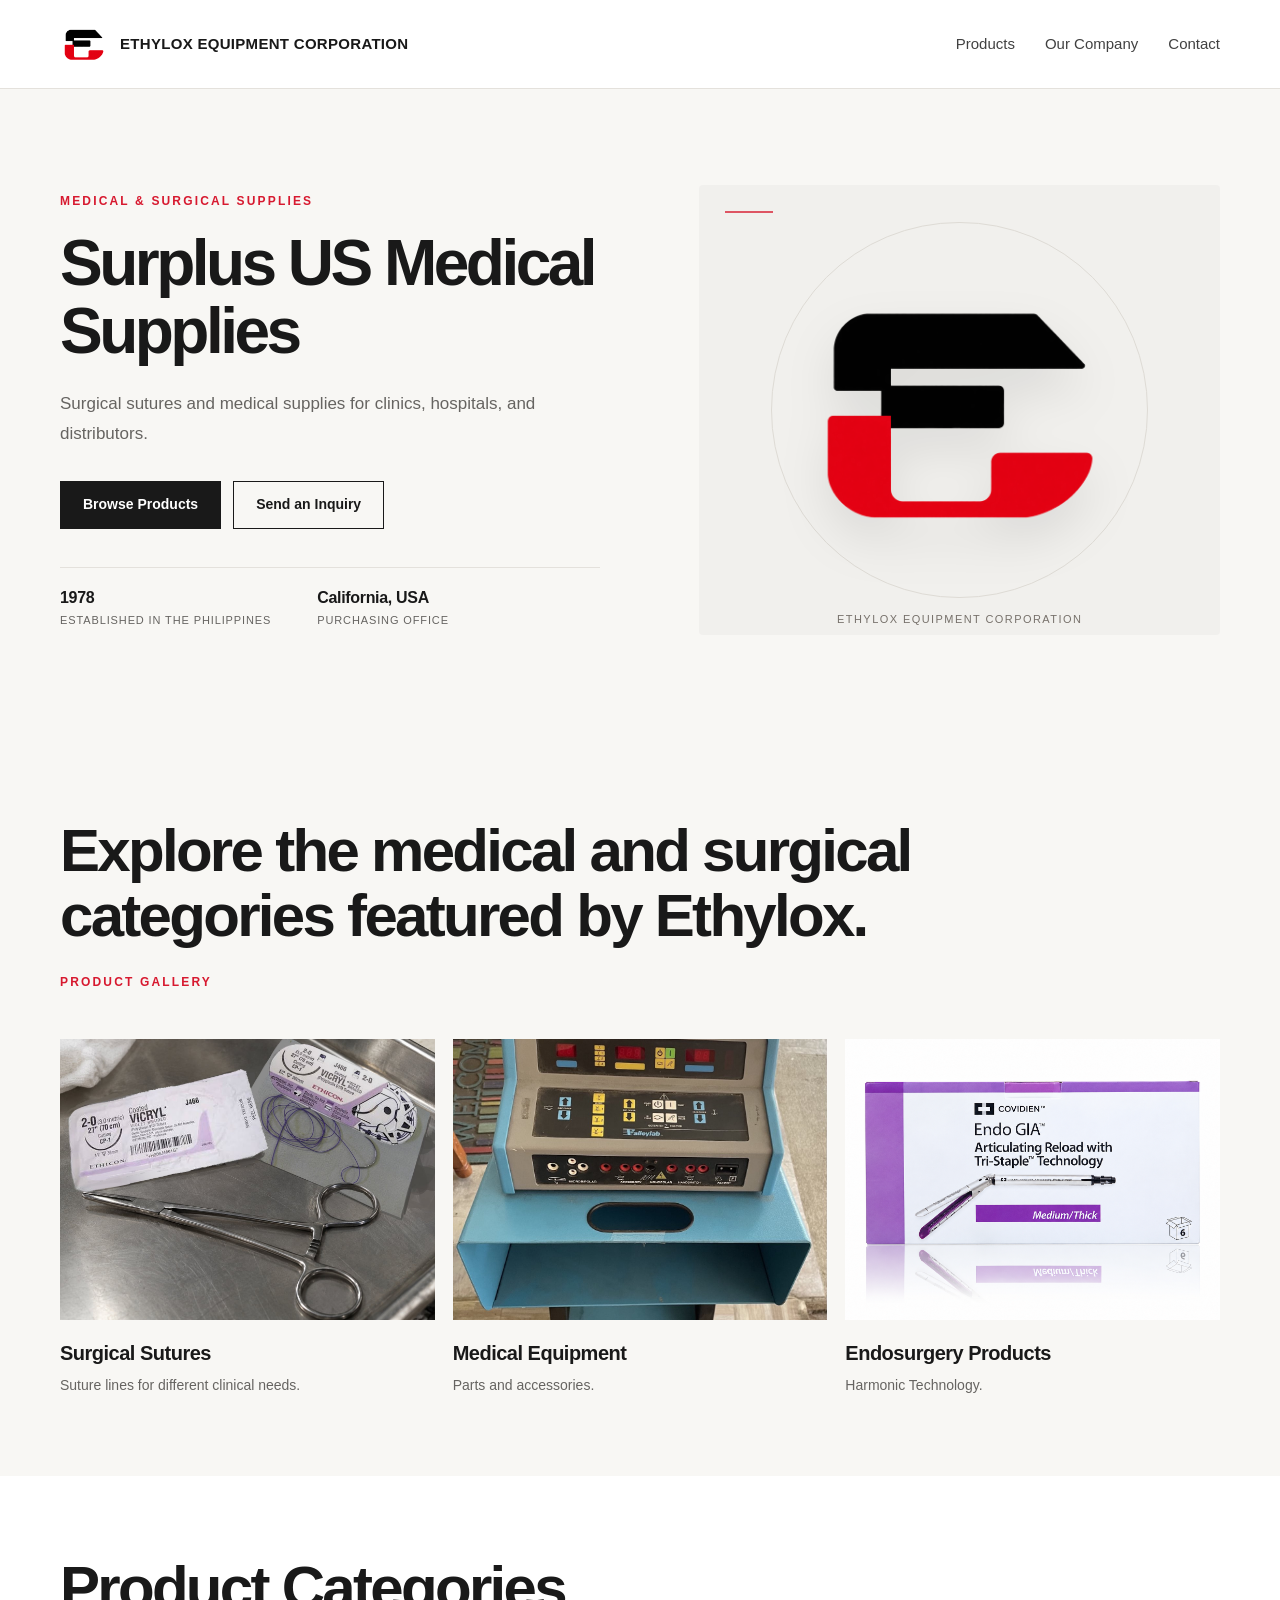
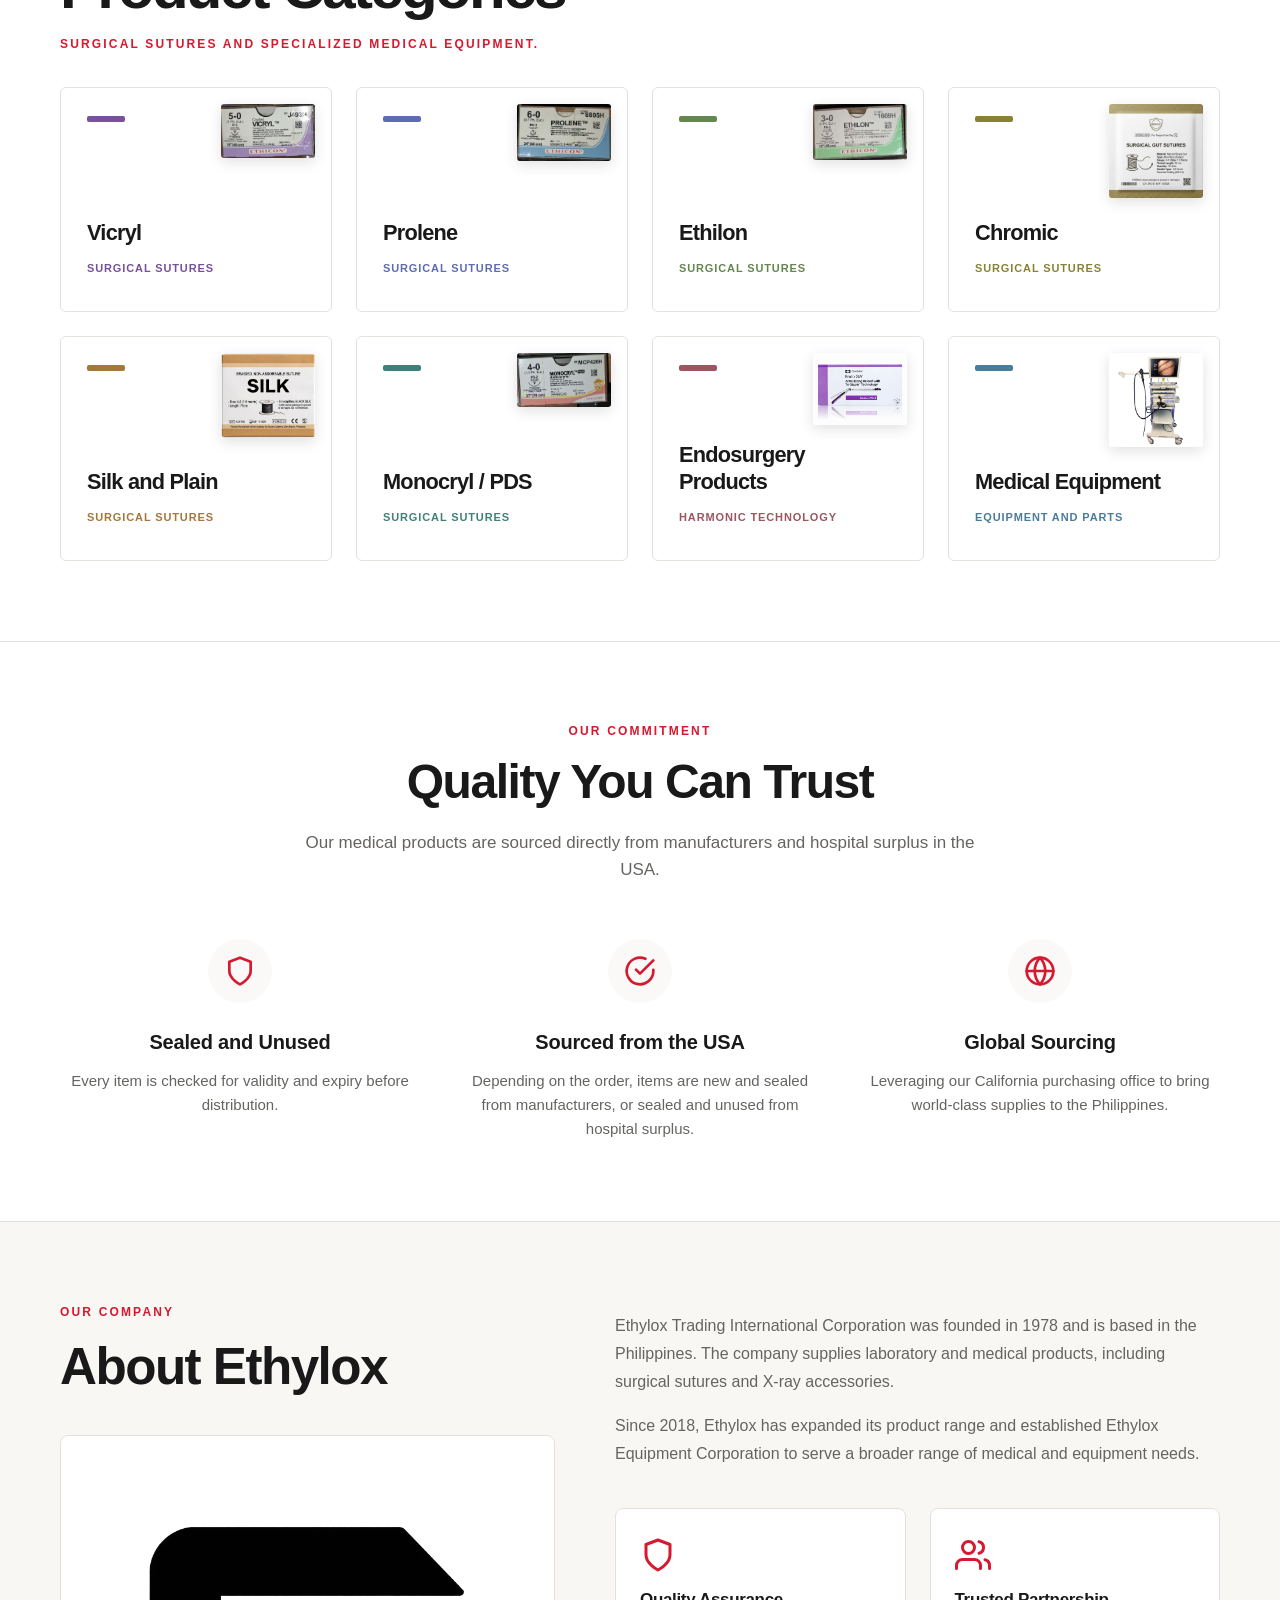
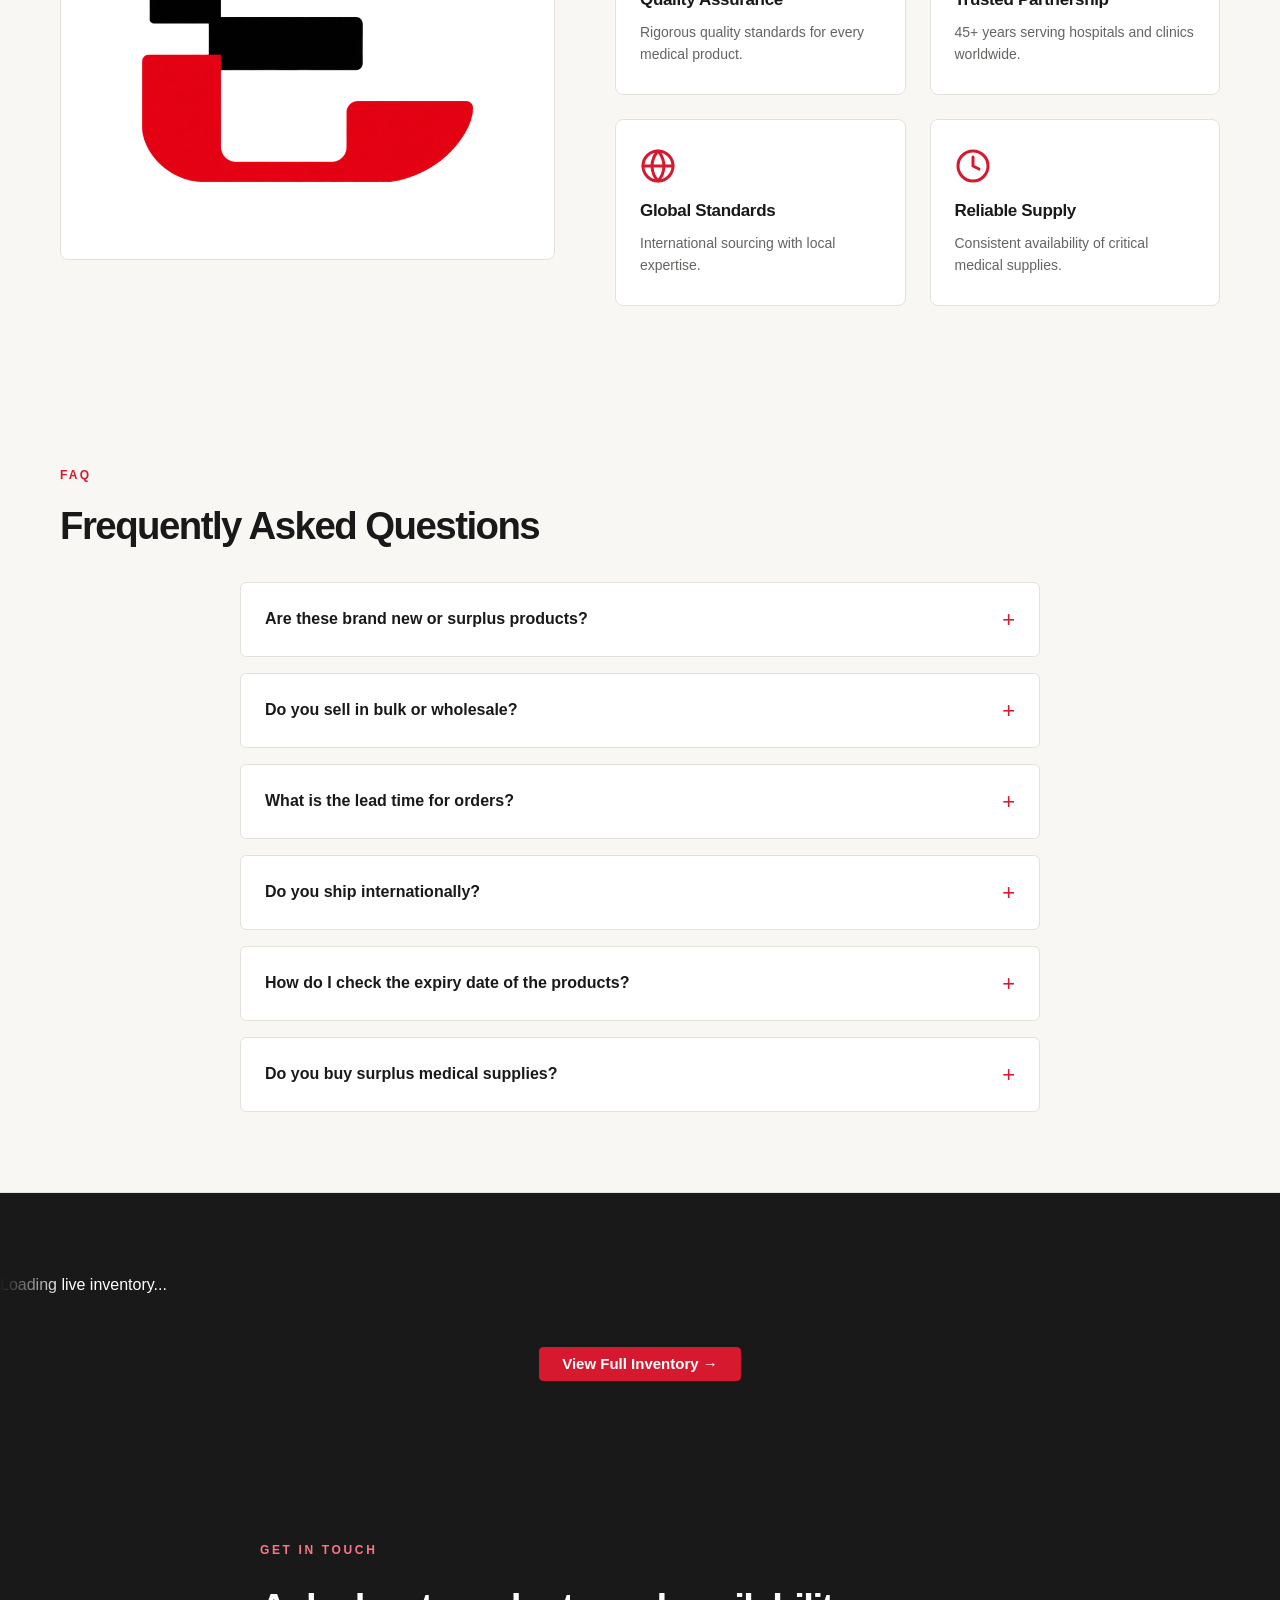
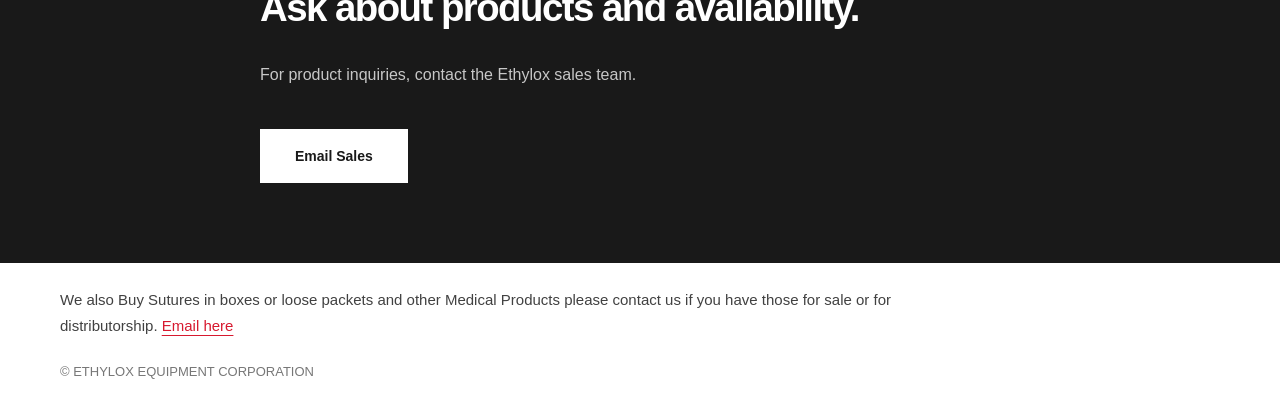
==== commit e1cd570d: "fix google sheets" ====
--- a/index.html
+++ b/index.html
@@ -135,7 +135,7 @@
       <div class="quality-header">
         <p class="eyebrow">Our Commitment</p>
         <h2>Quality You Can Trust</h2>
-        <p class="quality-desc">All our surplus medical products undergo strict quality control and are sourced exclusively from FDA-registered manufacturers in the USA.</p>
+        <p class="quality-desc">Our medical products are sourced directly from manufacturers and hospital surplus in the USA.</p>
       </div>
       
       <div class="quality-grid">
@@ -143,16 +143,16 @@
           <div class="quality-icon">
             <svg viewBox="0 0 24 24" fill="none" stroke="currentColor" stroke-width="2" stroke-linecap="round" stroke-linejoin="round"><path d="M12 22s8-4 8-10V5l-8-3-8 3v7c0 6 8 10 8 10z"></path></svg>
           </div>
-          <h3>Strict Quality Control</h3>
-          <p>Every batch is inspected to ensure it meets international medical standards before distribution.</p>
+          <h3>Sealed and Unused</h3>
+          <p>Every item is checked for validity and expiry before distribution.</p>
         </div>
         
         <div class="quality-item">
           <div class="quality-icon">
             <svg viewBox="0 0 24 24" fill="none" stroke="currentColor" stroke-width="2" stroke-linecap="round" stroke-linejoin="round"><path d="M22 11.08V12a10 10 0 1 1-5.93-9.14"></path><polyline points="22 4 12 14.01 9 11.01"></polyline></svg>
           </div>
-          <h3>FDA-Registered Sources</h3>
-          <p>We only partner with verified and certified manufacturers based in the United States.</p>
+          <h3>Sourced from the USA</h3>
+          <p>Depending on the order, items are new and sealed from manufacturers, or sealed and unused from hospital surplus.</p>
         </div>
         
         <div class="quality-item">
@@ -203,7 +203,7 @@
       <div class="faq-list">
         <details class="faq-item">
           <summary>Are these brand new or surplus products?</summary>
-          <p>We source high-quality surplus and overstock medical supplies exclusively from FDA-registered manufacturers in the USA.</p>
+          <p>It depends on the order. Items sourced directly from manufacturers are new and in sealed boxes. Items from hospital surplus are sealed and unused.</p>
         </details>
 
         <details class="faq-item">
@@ -213,7 +213,7 @@
 
         <details class="faq-item">
           <summary>What is the lead time for orders?</summary>
-          <p>Depending on stock availability and your location, it typically takes 3-7 business days for local delivery within the Philippines.</p>
+          <p>Lead time depends on the availability and quantity of the items. For orders of 20 or more boxes sourced from our suppliers, items may arrive within 2-3 months to complete the order. Payment is made as items arrive in Manila, and they are then delivered to your facility.</p>
         </details>
 
         <details class="faq-item">
--- a/styles.css
+++ b/styles.css
@@ -452,12 +452,12 @@
 
 .product-grid {
   display: grid;
-  grid-template-columns: repeat(24, minmax(0, 1fr));
+  grid-template-columns: repeat(4, minmax(0, 1fr));
   gap: 24px;
 }
 
 .product-card {
-  grid-column: span 6;        
+  grid-column: auto;    
   min-width: 0;
   min-height: 225px;
   padding: 28px 26px 34px;
@@ -593,10 +593,6 @@
   z-index: 1;
 }
 
-.product-card:nth-child(5) { grid-column: 4 / span 6; }
-.product-card:nth-child(6) { grid-column: 10 / span 6; }
-.product-card:nth-child(7) { grid-column: 16 / span 6; }
-
 .product-card-art {
   position: absolute;
   top: 16px;
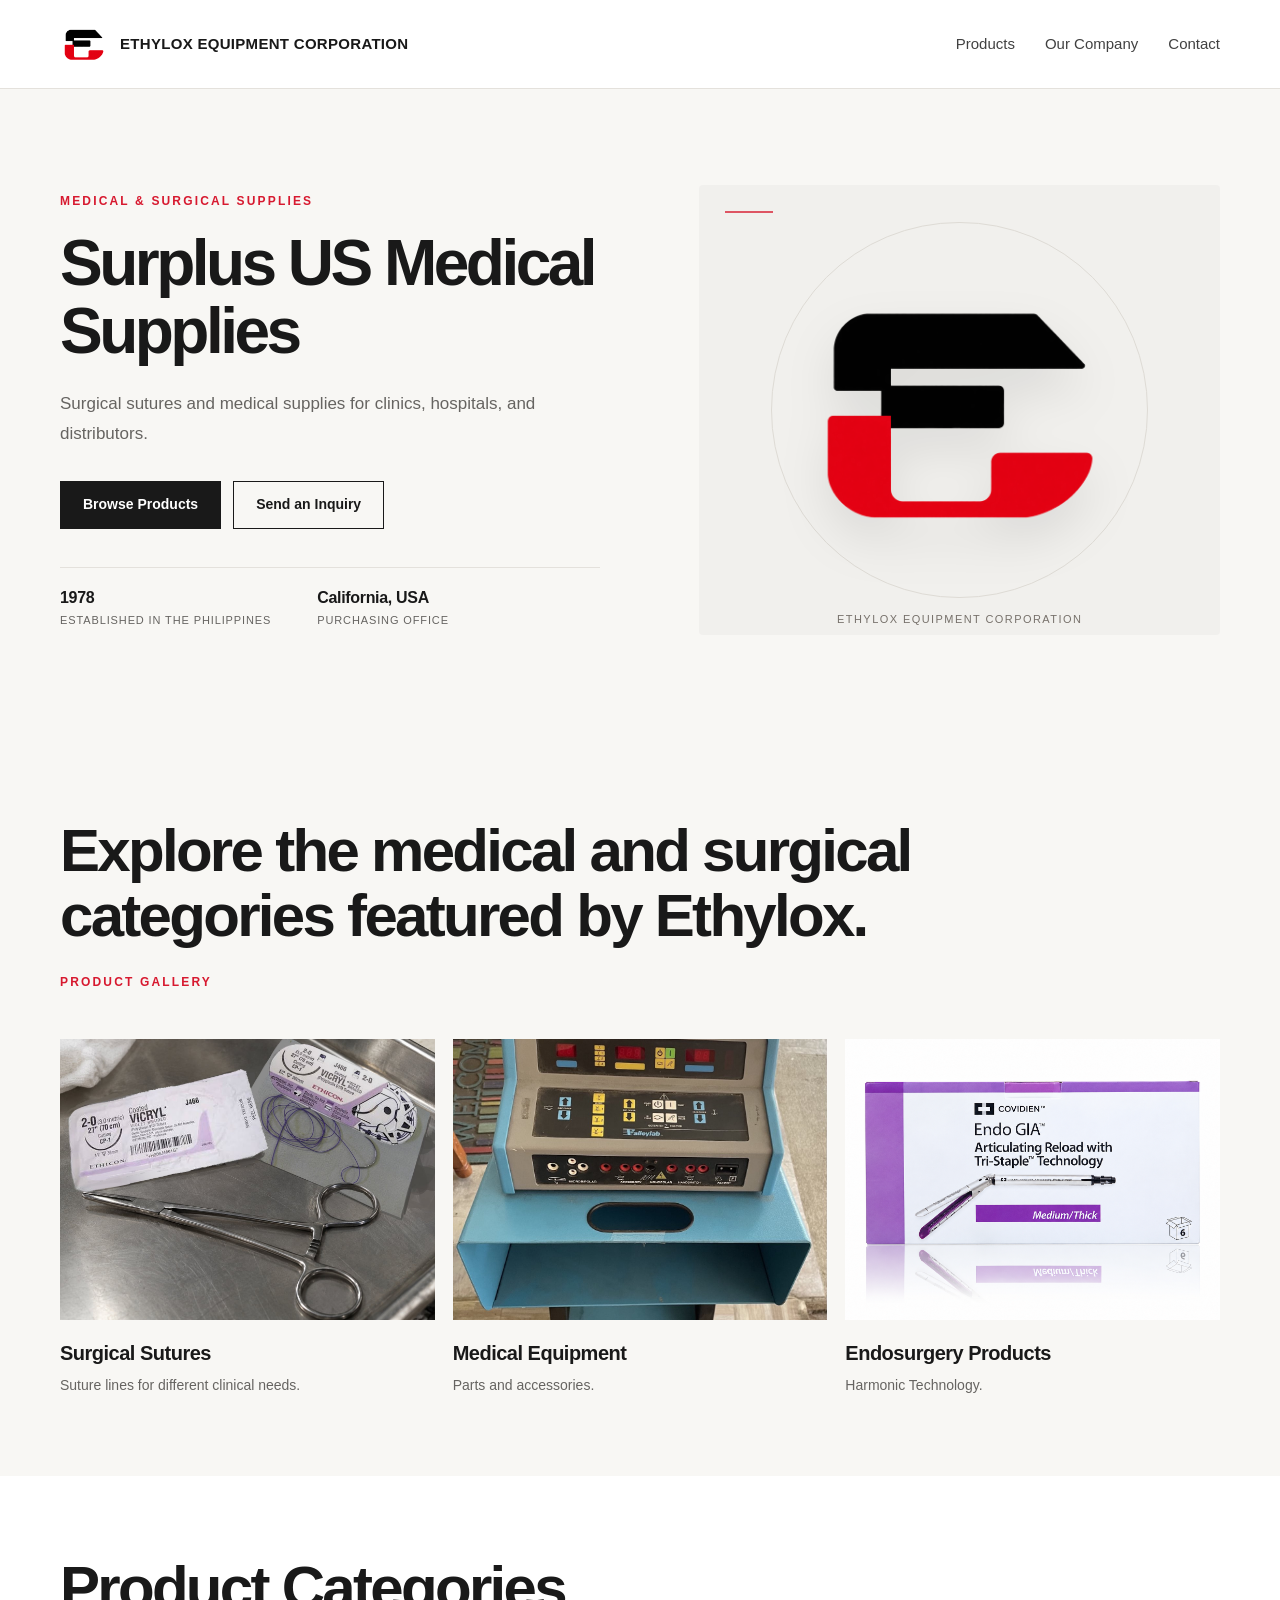
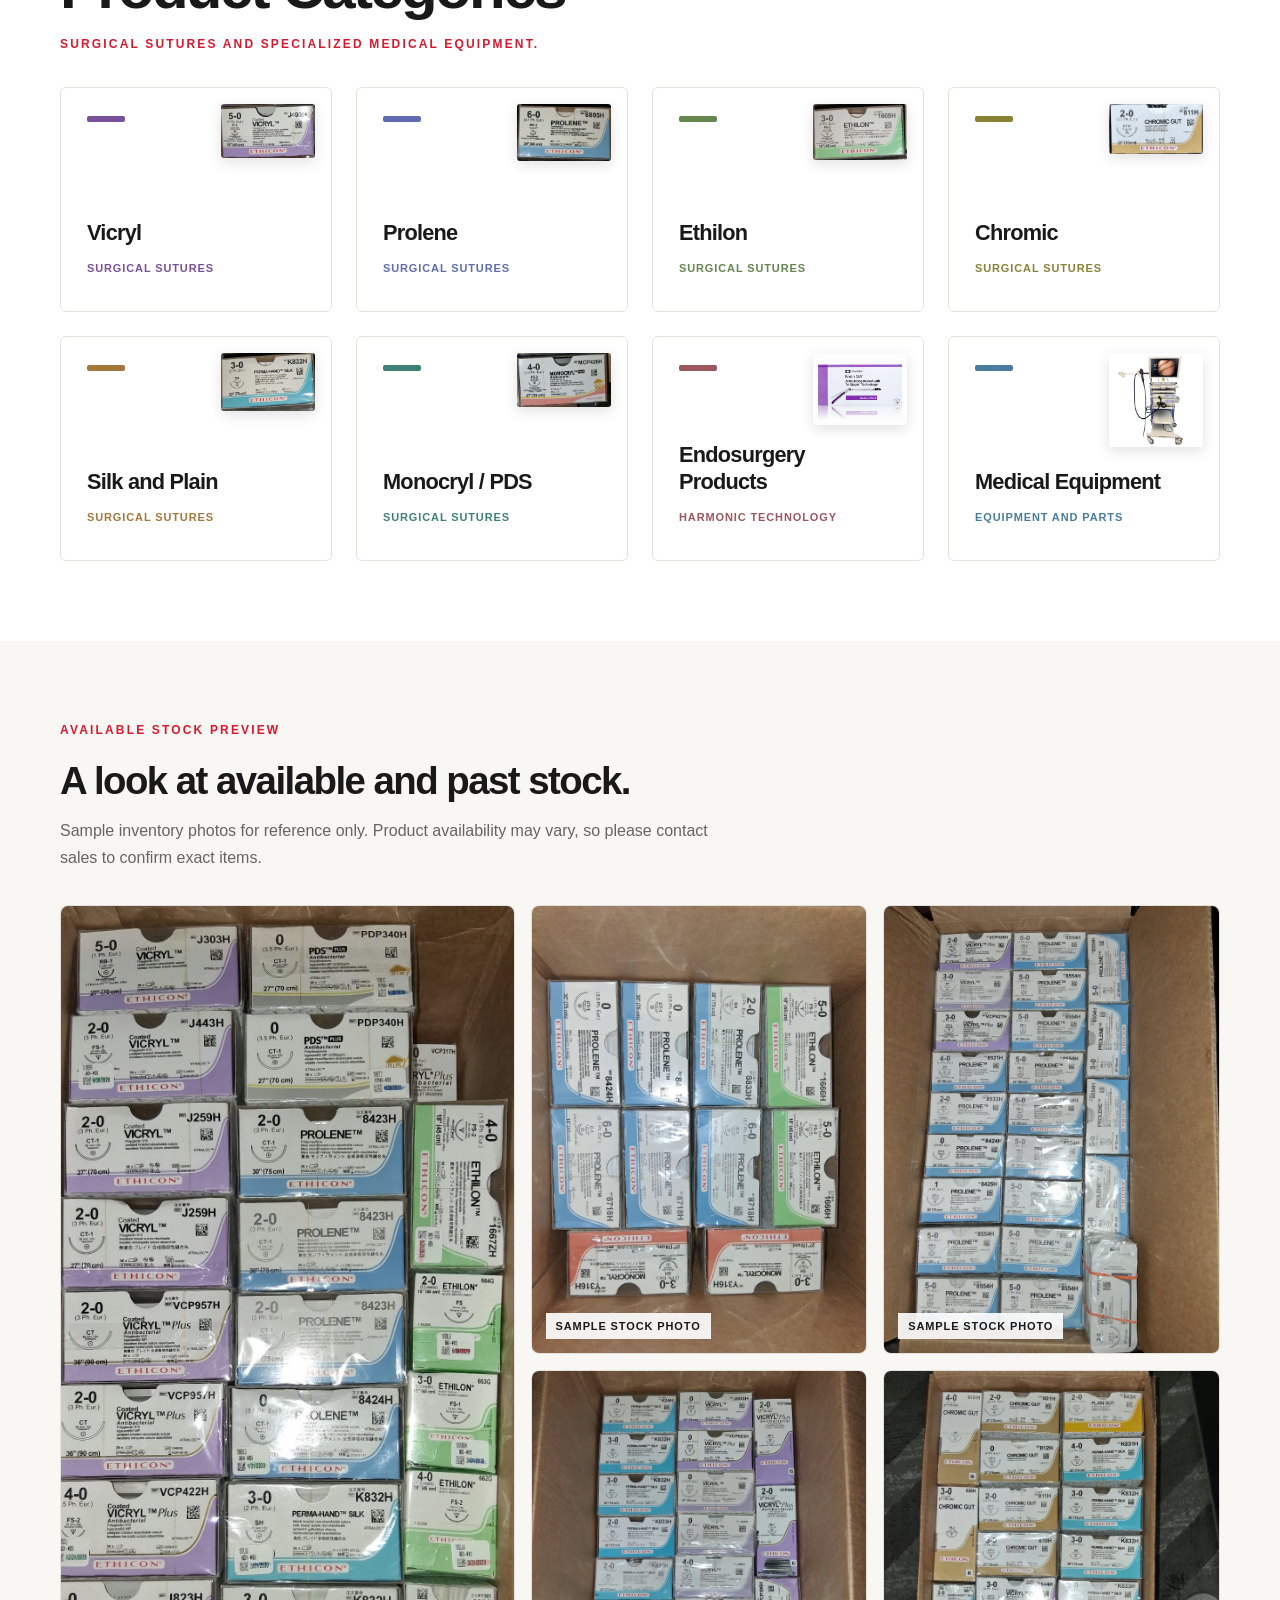
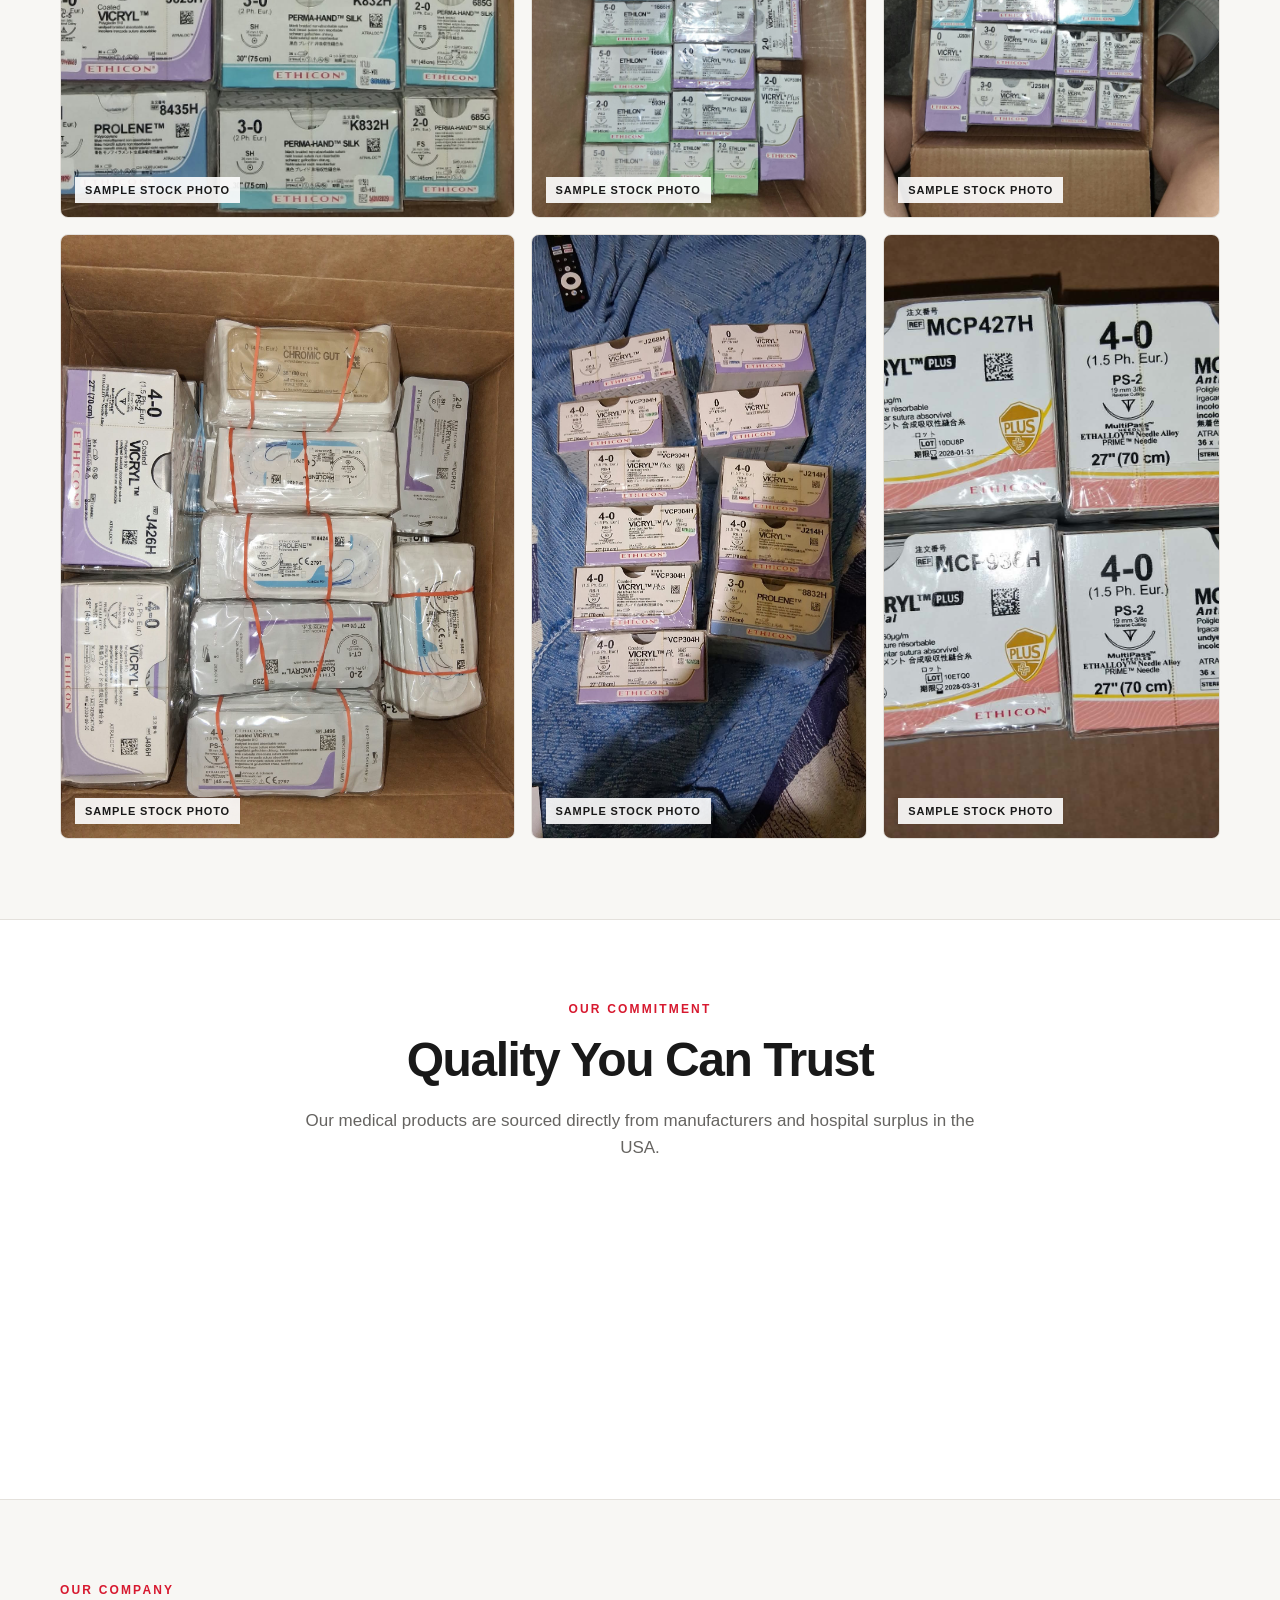
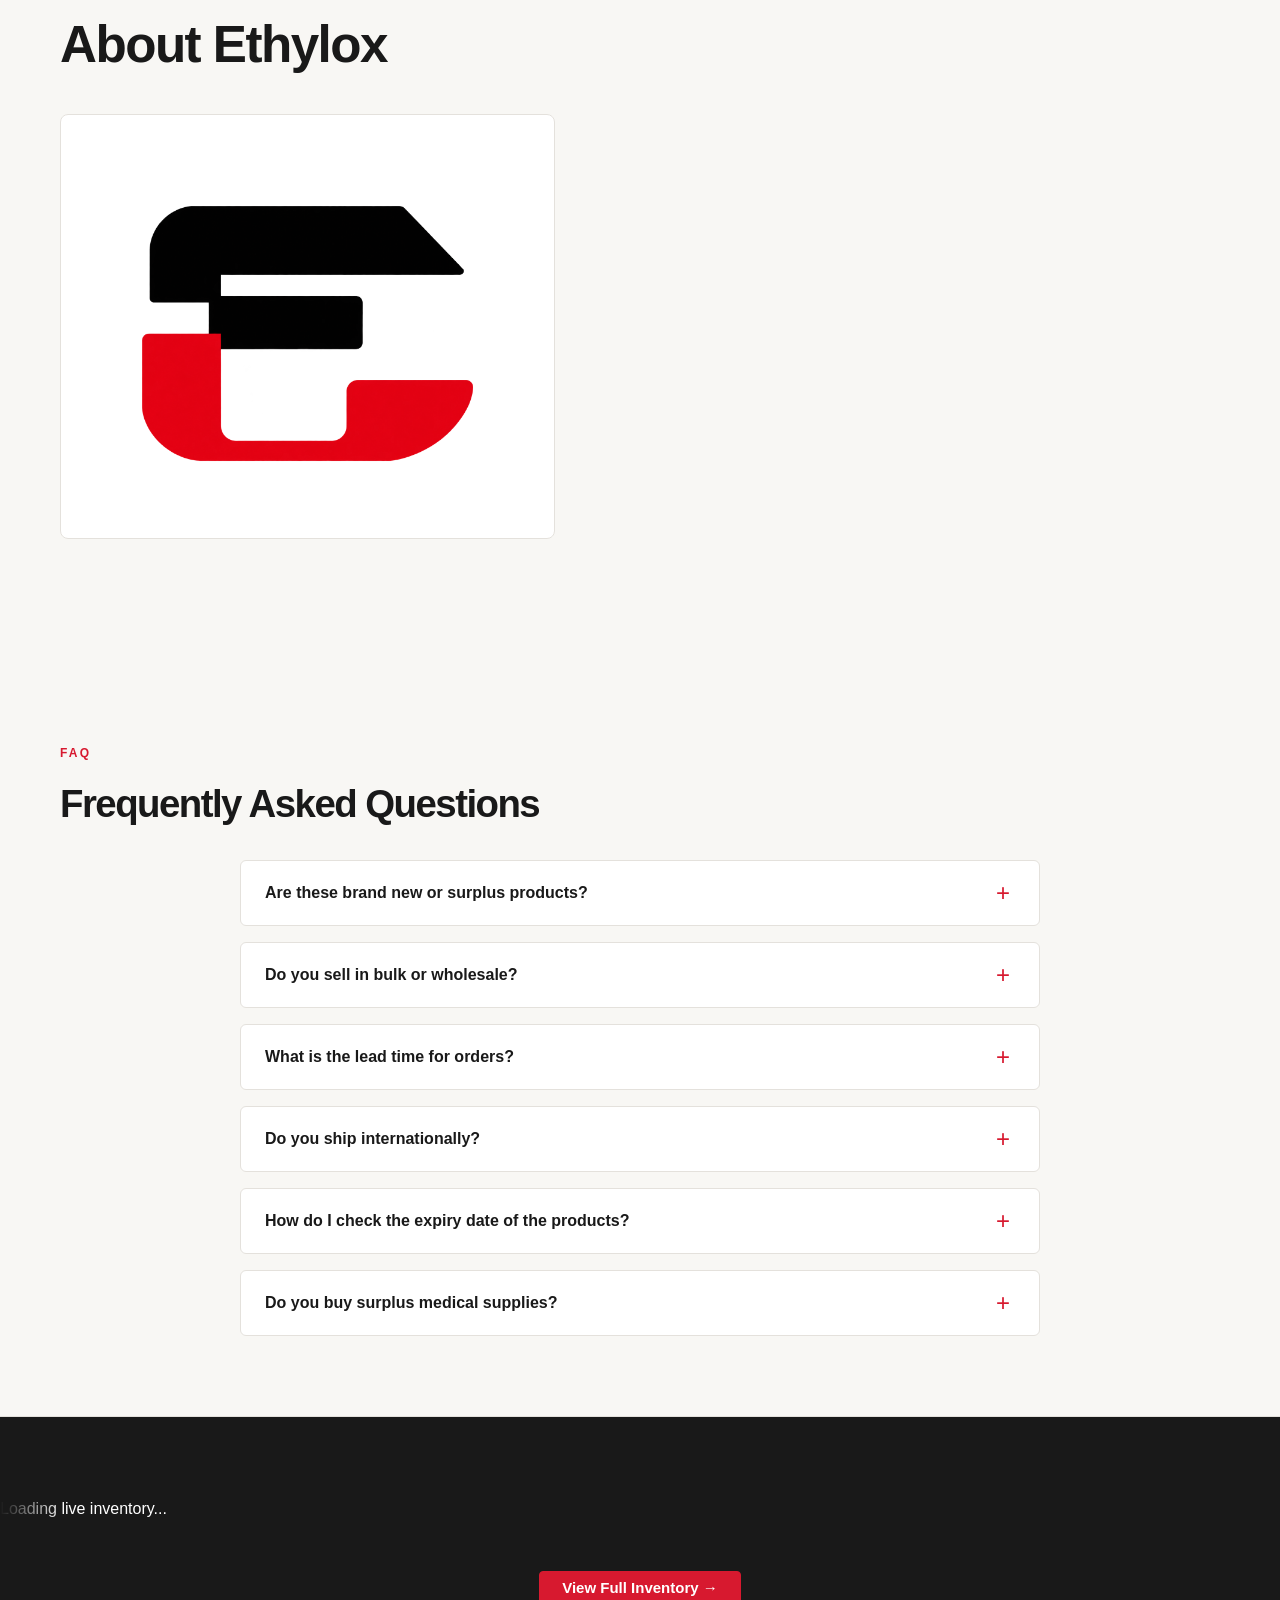
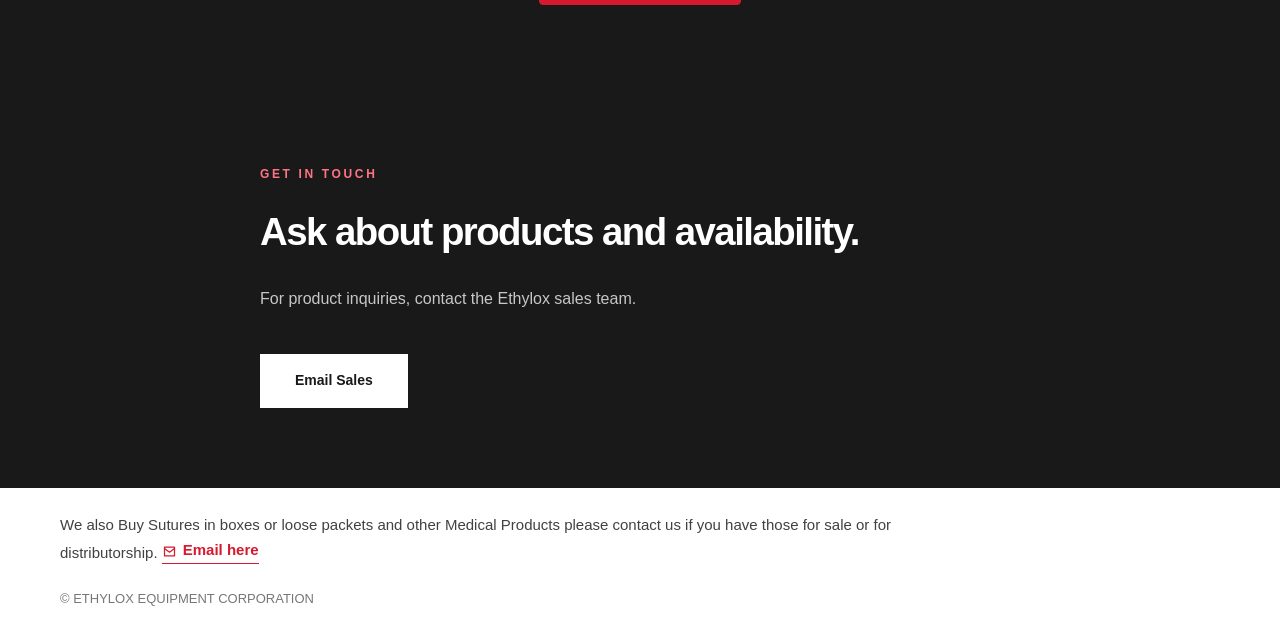
==== commit f0535031: "fix layout and animation" ====
--- a/index.html
+++ b/index.html
@@ -3,24 +3,72 @@
   <head>
     <meta charset="UTF-8">
     <meta name="viewport" content="width=device-width, initial-scale=1.0">
+  
+    <title>ETHYLOX Equipment Corporation | Medical Supplies and Surgical Sutures</title>
+    <meta
+      name="description"
+      content="ETHYLOX Equipment Corporation supplies surgical sutures, medical equipment, and surplus medical supplies for clinics, hospitals, and distributors in the Philippines."
+    >
+  
     <link rel="icon" type="image/png" href="assets/ethylox-logo.png">
-    <meta name="description" content="Ethylox Trading International Corporation — medical supplies and surgical sutures.">
-    <title>Ethylox Trading International Corporation</title>
+    <link rel="canonical" href="https://example.com/">
+  
+    <meta name="robots" content="index, follow">
+    <meta name="theme-color" content="#ffffff">
   
     <!-- Open Graph / Social Sharing -->
-    <meta property="og:title" content="ETHYLOX EQUIPMENT CORPORATION - Surplus US Medical Supplies">
-    <meta property="og:description" content="Surgical sutures and medical supplies for clinics, hospitals, and distributors. Established 1978.">
-    <meta property="og:image" content="https://ethylox.jparaiso-digital.workers.dev/assets/og-image.png">
-    <link rel="preconnect" href="https://script.google.com">
-    <link rel="preconnect" href="https://script.googleusercontent.com">
+    <meta property="og:title" content="ETHYLOX Equipment Corporation | Medical Supplies and Surgical Sutures">
+    <meta property="og:description" content="Browse surgical sutures, medical equipment, and medical supply inventory from ETHYLOX Equipment Corporation.">
+    <meta property="og:image" content="https://example.com/assets/og-image.png">
     <meta property="og:image:width" content="1200">
     <meta property="og:image:height" content="630">
     <meta property="og:type" content="website">
-    <meta property="og:url" content="https://ethylox.jparaiso-digital.workers.dev">
+    <meta property="og:url" content="https://example.com/">
+    <meta property="og:site_name" content="ETHYLOX Equipment Corporation">
+  
     <meta name="twitter:card" content="summary_large_image">
-    <meta name="twitter:title" content="ETHYLOX EQUIPMENT CORPORATION - Surplus US Medical Supplies">
-    <meta name="twitter:description" content="Surgical sutures and medical supplies for clinics, hospitals, and distributors.">
-    <meta name="twitter:image" content="https://ethylox.jparaiso-digital.workers.dev/assets/og-image.png">
+    <meta name="twitter:title" content="ETHYLOX Equipment Corporation | Medical Supplies and Surgical Sutures">
+    <meta name="twitter:description" content="Surgical sutures, medical equipment, and medical supplies for clinics, hospitals, and distributors.">
+    <meta name="twitter:image" content="https://example.com/assets/og-image.png">
+  
+    <link rel="preconnect" href="https://script.google.com">
+    <link rel="preconnect" href="https://script.googleusercontent.com">
+  
+    <script type="application/ld+json">
+    {
+      "@context": "https://schema.org",
+      "@type": "Organization",
+      "name": "ETHYLOX Equipment Corporation",
+      "alternateName": "Ethylox",
+      "url": "https://example.com/",
+      "logo": "https://example.com/assets/ethylox-logo.png",
+      "email": "sales@ethylox.com",
+      "description": "ETHYLOX Equipment Corporation supplies surgical sutures, medical equipment, and medical supplies for clinics, hospitals, and distributors.",
+      "address": [
+        {
+          "@type": "PostalAddress",
+          "addressCountry": "PH",
+          "addressLocality": "Quezon City",
+          "streetAddress": "10 Ricardo St., Roosevelt Avenue",
+          "postalCode": "1105"
+        },
+        {
+          "@type": "PostalAddress",
+          "addressCountry": "US",
+          "addressRegion": "CA",
+          "addressLocality": "Whittier",
+          "streetAddress": "8537 Painter Ave.",
+          "postalCode": "90602"
+        }
+      ],
+      "contactPoint": {
+        "@type": "ContactPoint",
+        "telephone": "+63-917-895-8209",
+        "contactType": "sales",
+        "email": "sales@ethylox.com"
+      }
+    }
+    </script>
   
     <link rel="stylesheet" href="styles.css">
     <script src="config.js" defer></script>
@@ -129,6 +177,19 @@
       </div>
     </section>
 
+    <!-- 2.5. AVAILABLE STOCK PREVIEW -->
+    <section class="stock-preview" aria-labelledby="stock-preview-title">
+      <div class="container">
+        <div class="stock-preview-heading">
+          <p class="eyebrow" data-text="home.stockPreview.eyebrow"></p>
+          <h2 id="stock-preview-title" data-text="home.stockPreview.heading"></h2>
+          <p data-text="home.stockPreview.description"></p>
+        </div>
+
+        <div class="stock-preview-grid" id="stock-preview-grid"></div>
+      </div>
+    </section>
+
       <!-- 3. QUALITY ASSURANCE BANNER -->
   <section class="quality-banner">
     <div class="container">
@@ -264,7 +325,13 @@
     <div class="container">
       <p class="footer-buyback">
         <span data-text="home.buyback.text"></span>
-        <a data-email-link data-email-subject="home.buyback.emailSubject" data-text="home.buyback.linkText"></a>
+        <a class="footer-email-link" data-email-link data-email-subject="home.buyback.emailSubject">
+          <svg viewBox="0 0 24 24" aria-hidden="true">
+            <path d="M4 5h16v14H4z"></path>
+            <path d="m4 7 8 6 8-6"></path>
+          </svg>
+          <span data-text="home.buyback.linkText"></span>
+        </a>
       </p>
       © <span data-text="brand.fullName"></span>
     </div>
--- a/styles.css
+++ b/styles.css
@@ -239,8 +239,28 @@
 
 .footer-buyback a {
   color: var(--red);
-  text-decoration: underline;
-  text-underline-offset: 4px;
+  text-decoration: none;
+}
+
+.footer-email-link {
+  display: inline-flex;
+  align-items: center;
+  gap: 6px;
+  white-space: nowrap;
+  font-weight: 700;
+  border-bottom: 1px solid currentColor;
+}
+
+.footer-email-link svg {
+  width: 15px;
+  height: 15px;
+  flex: 0 0 auto;
+  fill: none;
+  stroke: currentColor;
+  stroke-width: 2;
+  stroke-linecap: round;
+  stroke-linejoin: round;
+  transform: translateY(1px);
 }
 
 .eyebrow {
@@ -606,6 +626,77 @@
   mix-blend-mode: multiply;
 }
 
+.stock-preview {
+  background: var(--paper);
+  padding-top: 72px;
+}
+
+.stock-preview-heading {
+  max-width: 760px;
+  margin-bottom: 34px;
+}
+
+.stock-preview-heading h2 {
+  margin-bottom: 14px;
+}
+
+.stock-preview-heading p:last-child {
+  max-width: 650px;
+  color: var(--muted);
+  font-size: 16px;
+  line-height: 1.7;
+}
+
+.stock-preview-grid {
+  display: grid;
+  grid-template-columns: 1.35fr 1fr 1fr;
+  grid-template-rows: repeat(2, minmax(180px, 1fr));
+  gap: 16px;
+}
+
+.stock-preview-item {
+  min-width: 0;
+  padding: 0;
+  border: 1px solid var(--line);
+  border-radius: 8px;
+  background: var(--white);
+  position: relative;
+  overflow: hidden;
+  cursor: zoom-in;
+}
+
+.stock-preview-item.is-featured {
+  grid-row: span 2;
+}
+
+.stock-preview-item img {
+  display: block;
+  width: 100%;
+  height: 100%;
+  min-height: 180px;
+  object-fit: cover;
+  transition: transform 500ms cubic-bezier(.22, 1, .36, 1), filter 300ms ease;
+}
+
+.stock-preview-item span {
+  position: absolute;
+  left: 14px;
+  bottom: 14px;
+  padding: 7px 10px;
+  background: rgba(255, 255, 255, .9);
+  color: var(--ink);
+  font-size: 11px;
+  font-weight: 700;
+  letter-spacing: .08em;
+  text-transform: uppercase;
+}
+
+.stock-preview-item:hover img,
+.stock-preview-item:focus-visible img {
+  transform: scale(1.04);
+  filter: saturate(1.05);
+}
+
 .showcase {
   background: var(--paper);
 }
@@ -1201,6 +1292,33 @@
   .product-grid .product-card { grid-column: auto; min-height: 190px; }
   .product-grid .product-card:nth-child(7) { min-height: 220px; }
   .product-card::before { margin-bottom: 38px; }
+
+  /* ===== ADD STOCK PREVIEW MOBILE STYLES HERE ===== */
+  .stock-preview {
+    padding-top: 56px;
+  }
+
+  .stock-preview-grid {
+    display: flex;
+    gap: 14px;
+    overflow-x: auto;
+    scroll-snap-type: x mandatory;
+    padding-bottom: 12px;
+  }
+
+  .stock-preview-item,
+  .stock-preview-item.is-featured {
+    flex: 0 0 82%;
+    grid-row: auto;
+    scroll-snap-align: start;
+  }
+
+  .stock-preview-item img {
+    aspect-ratio: 4 / 3;
+    height: auto;
+    min-height: 0;
+  }
+
   .contact-main { padding: 64px 0 80px; }
   .contact-grid { grid-template-columns: 1fr; }
   .contact-card { min-height: auto; }
@@ -1356,22 +1474,27 @@
   padding: 80px 0;
   background: var(--paper);
 }
+
 .faq-list {
   max-width: 800px;
   margin: 0 auto;
   display: grid;
   gap: 16px;
 }
+
 .faq-item {
   background: var(--white);
   border: 1px solid var(--line);
   border-radius: 6px;
   overflow: hidden;
-  transition: border-color 0.2s ease;
-}
+  transition: border-color 220ms ease, box-shadow 220ms ease;
+}
+
 .faq-item[open] {
   border-color: var(--red);
-}
+  box-shadow: 0 16px 32px rgba(25, 25, 25, .06);
+}
+
 .faq-item summary {
   padding: 20px 24px;
   cursor: pointer;
@@ -1382,33 +1505,73 @@
   display: flex;
   justify-content: space-between;
   align-items: center;
+  gap: 18px;
   user-select: none;
 }
+
 .faq-item summary::-webkit-details-marker {
   display: none;
 }
+
 .faq-item summary::after {
   content: "+";
-  font-size: 22px;
+  width: 24px;
+  height: 24px;
+  flex: 0 0 auto;
+  display: grid;
+  place-items: center;
+  color: var(--red);
+  font-size: 24px;
   font-weight: 400;
-  color: var(--red);
-  transition: transform 0.2s ease;
-}
+  line-height: 1;
+  transition: transform 260ms cubic-bezier(.22, 1, .36, 1);
+}
+
 .faq-item[open] summary::after {
   transform: rotate(45deg);
 }
+
 .faq-item p {
-  padding: 0 24px 24px;
+  max-height: 0;
+  padding: 0 24px;
   margin: 0;
   color: var(--muted);
   line-height: 1.6;
   font-size: 15px;
+  opacity: 0;
+  overflow: hidden;
+  transform: translateY(-6px);
+  transition:
+    max-height 420ms cubic-bezier(.22, 1, .36, 1),
+    padding-bottom 420ms cubic-bezier(.22, 1, .36, 1),
+    opacity 220ms ease,
+    transform 320ms cubic-bezier(.22, 1, .36, 1);
+}
+
+.faq-item[open] p {
+  max-height: 260px;
+  padding-bottom: 24px;
+  opacity: 1;
+  transform: translateY(0);
 }
 
 @media (max-width: 760px) {
-  .faq { padding: 56px 0; }
-  .faq-item summary { padding: 18px 20px; font-size: 15px; }
-  .faq-item p { padding: 0 20px 20px; }
+  .faq {
+    padding: 56px 0;
+  }
+
+  .faq-item summary {
+    padding: 18px 20px;
+    font-size: 15px;
+  }
+
+  .faq-item p {
+    padding-inline: 20px;
+  }
+
+  .faq-item[open] p {
+    padding-bottom: 20px;
+  }
 }
 
 .inventory-ticker {
